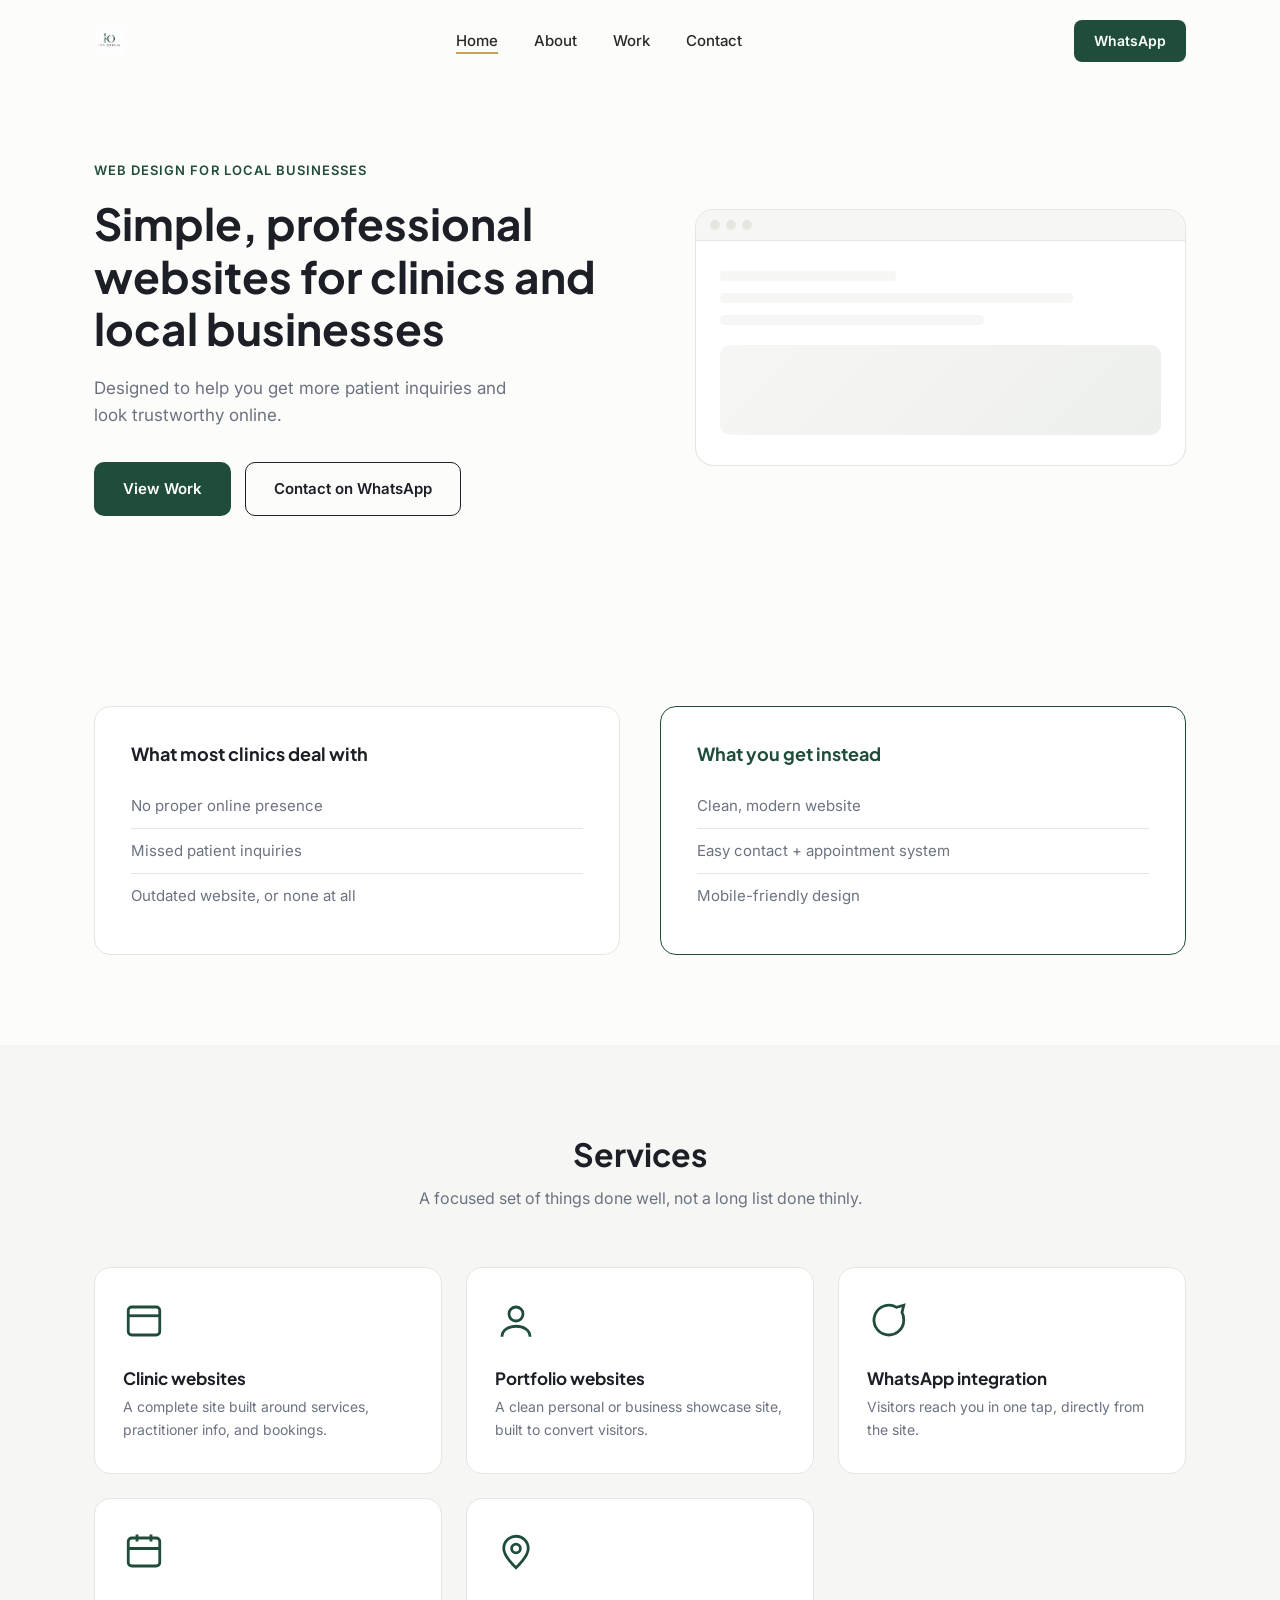
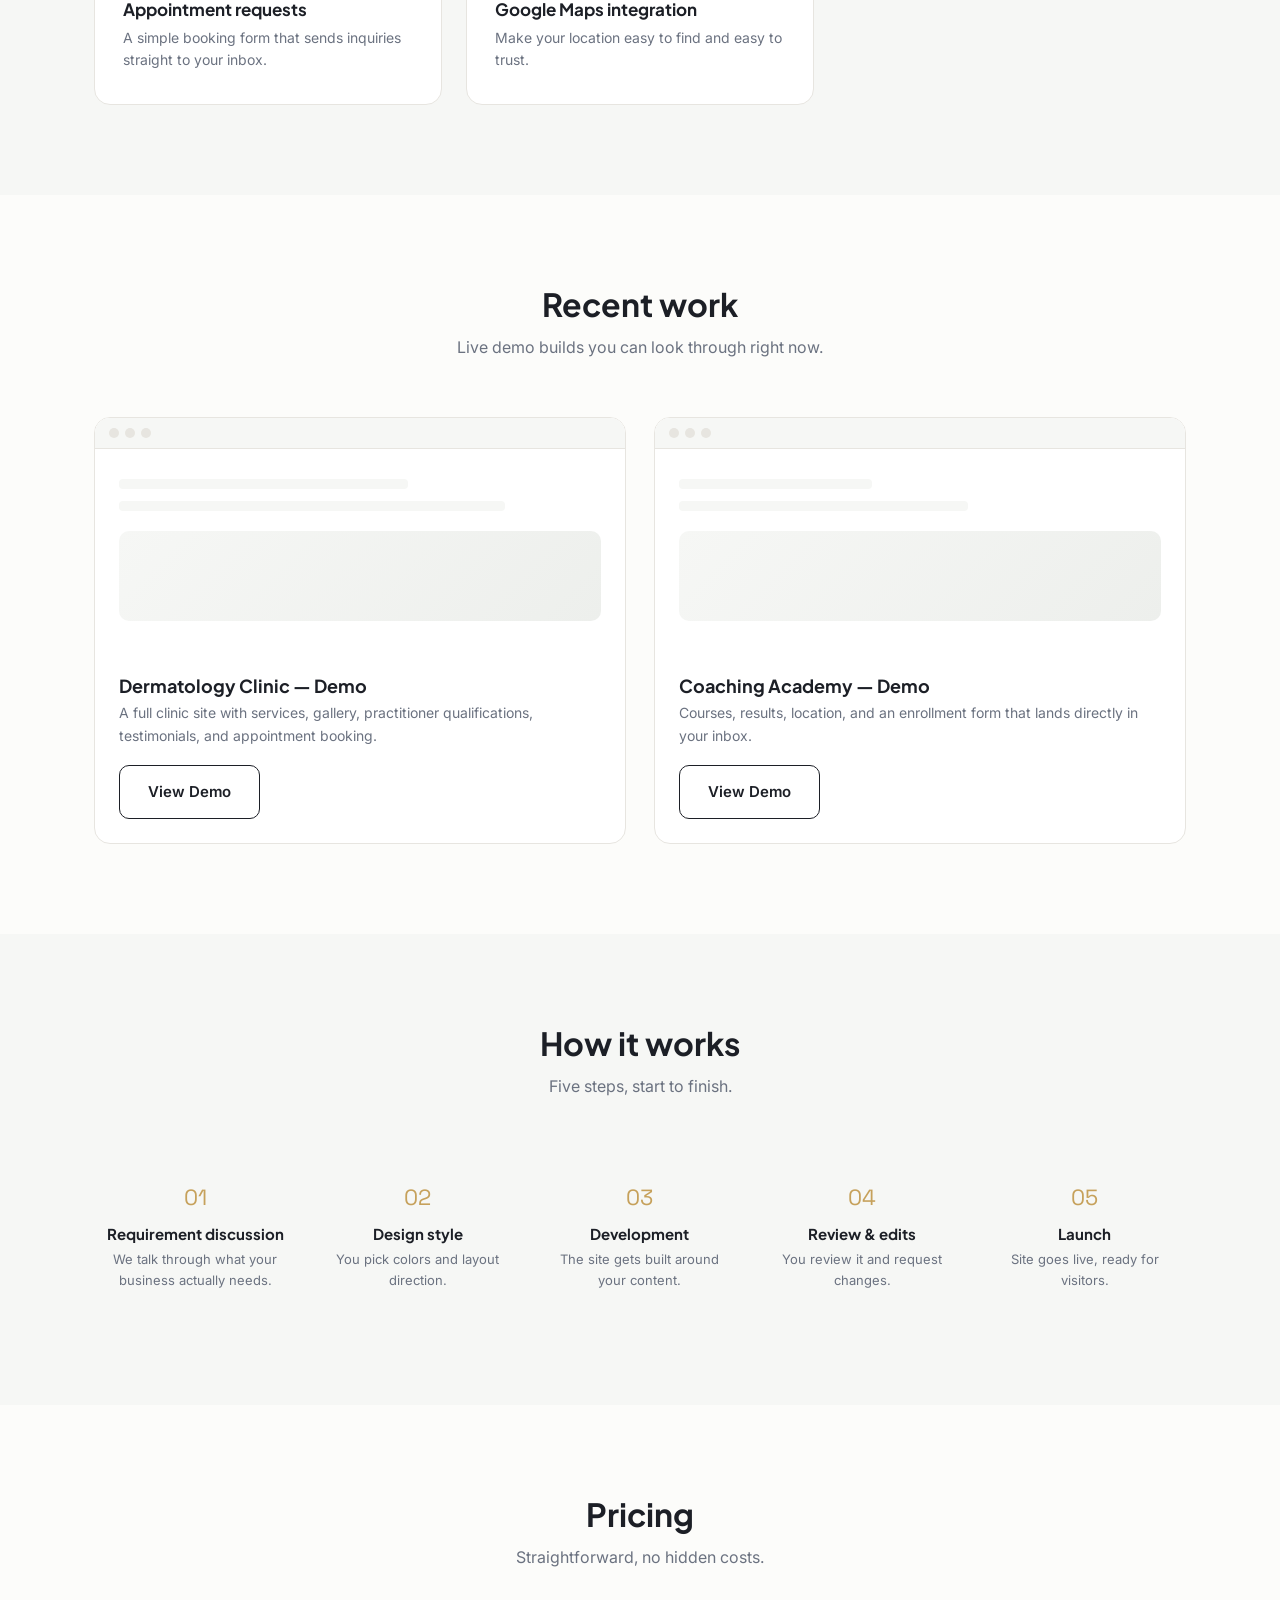
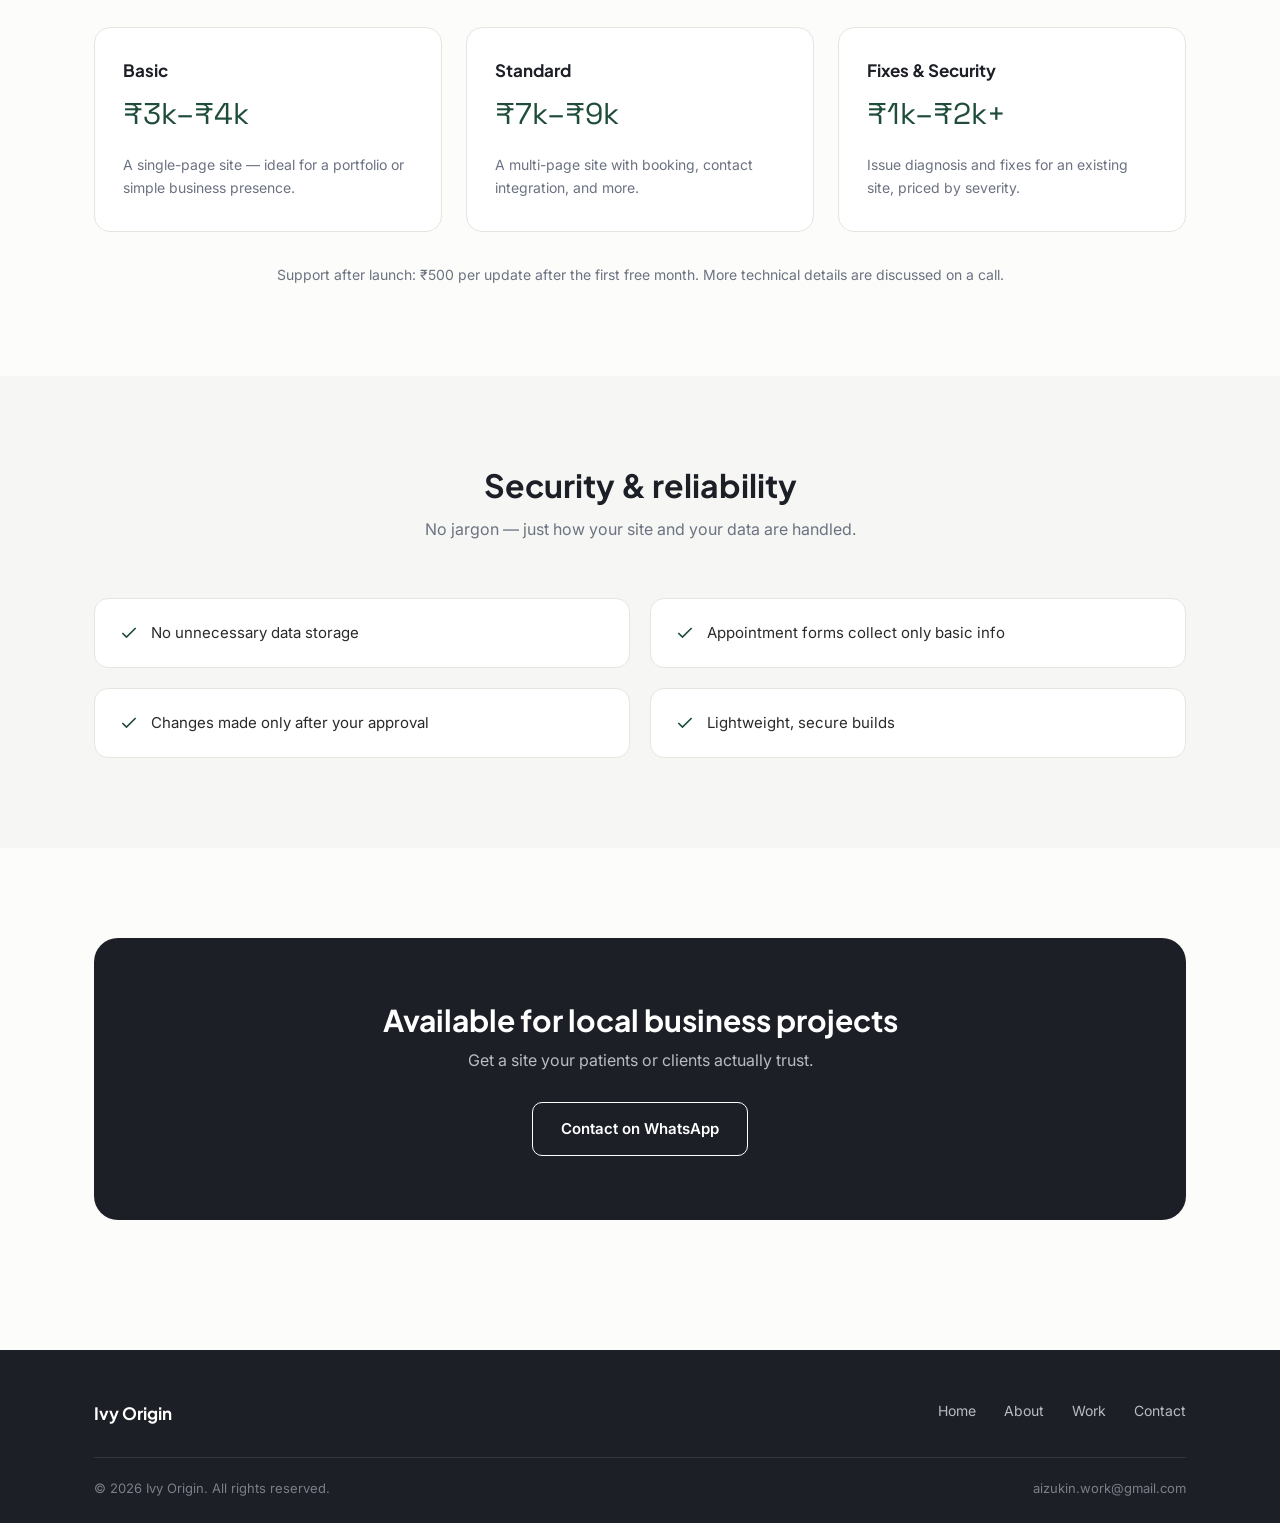
==== index.html @ 3921bd42 "initial commit" ====
<!DOCTYPE html>
<html lang="en">
<head>
<meta charset="UTF-8">
<meta name="viewport" content="width=device-width, initial-scale=1.0">
<title>Ivy Origin — Websites for Clinics & Local Businesses</title>
<meta name="description" content="Simple, professional websites for clinics and local businesses. Designed to help you get more patient inquiries and look trustworthy online.">
<link rel="icon" href="logo.png">
<link rel="preconnect" href="https://fonts.googleapis.com">
<link href="https://fonts.googleapis.com/css2?family=Plus+Jakarta+Sans:wght@500;700;800&family=Inter:wght@400;500;600&family=Space+Grotesk:wght@600&display=swap" rel="stylesheet">
<link rel="stylesheet" href="style.css">
</head>
<body class="loading">

<div id="loader">
  <div class="loader-mark">
    <svg viewBox="0 0 64 64" fill="none">
      <path class="loader-stem" d="M12 52 C 12 30, 28 30, 28 12" />
      <path class="loader-leaf" d="M22 30 C 18 26, 18 20, 24 18 C 26 24, 24 28, 22 30 Z" />
    </svg>
  </div>
</div>

<nav class="navbar">
  <div class="container">
    <a href="index.html" class="nav-logo">
      <img src="logo.png" alt="Ivy Origin">
    </a>
    <ul class="nav-links">
      <li><a href="index.html" class="active">Home</a></li>
      <li><a href="about.html">About</a></li>
      <li><a href="work.html">Work</a></li>
      <li><a href="contact.html">Contact</a></li>
    </ul>
    <a href="https://wa.me/919572408333" class="nav-cta" target="_blank" rel="noopener">WhatsApp</a>
    <button class="nav-toggle" aria-label="Menu"><span></span><span></span><span></span></button>
  </div>
</nav>

<header class="hero">
  <div class="container">
    <div class="hero-text">
      <span class="eyebrow">Web design for local businesses</span>
      <h1>Simple, professional websites for clinics and local businesses</h1>
      <p class="sub">Designed to help you get more patient inquiries and look trustworthy online.</p>
      <div class="hero-actions">
        <a href="work.html" class="btn btn-primary">View Work</a>
        <a href="https://wa.me/919572408333" class="btn btn-outline" target="_blank" rel="noopener">Contact on WhatsApp</a>
      </div>
    </div>
    <div class="hero-visual">
      <div class="browser-frame">
        <div class="browser-bar"><span></span><span></span><span></span></div>
        <div class="browser-body">
          <div class="mock-line w-40"></div>
          <div class="mock-line w-80"></div>
          <div class="mock-line w-60"></div>
          <div class="mock-block"></div>
        </div>
      </div>
    </div>
  </div>
</header>

<section class="section">
  <div class="container">
    <div class="ps-grid">
      <div class="ps-card">
        <h3>What most clinics deal with</h3>
        <ul>
          <li>No proper online presence</li>
          <li>Missed patient inquiries</li>
          <li>Outdated website, or none at all</li>
        </ul>
      </div>
      <div class="ps-card solution">
        <h3>What you get instead</h3>
        <ul>
          <li>Clean, modern website</li>
          <li>Easy contact + appointment system</li>
          <li>Mobile-friendly design</li>
        </ul>
      </div>
    </div>
  </div>
</section>

<section class="section section-alt">
  <div class="container">
    <div class="section-head">
      <h2>Services</h2>
      <p>A focused set of things done well, not a long list done thinly.</p>
    </div>
    <div class="services-grid">
      <div class="service-card">
        <svg class="service-icon" viewBox="0 0 24 24" fill="none" stroke="currentColor" stroke-width="1.6"><rect x="3" y="4" width="18" height="16" rx="2"/><path d="M3 9h18"/></svg>
        <h3>Clinic websites</h3>
        <p>A complete site built around services, practitioner info, and bookings.</p>
      </div>
      <div class="service-card">
        <svg class="service-icon" viewBox="0 0 24 24" fill="none" stroke="currentColor" stroke-width="1.6"><circle cx="12" cy="8" r="4"/><path d="M4 21c0-4 4-6 8-6s8 2 8 6"/></svg>
        <h3>Portfolio websites</h3>
        <p>A clean personal or business showcase site, built to convert visitors.</p>
      </div>
      <div class="service-card">
        <svg class="service-icon" viewBox="0 0 24 24" fill="none" stroke="currentColor" stroke-width="1.6"><path d="M21 11.5a8.5 8.5 0 1 1-4.1-7.3L21 3l-1 4.1a8.4 8.4 0 0 1 1 4.4Z"/></svg>
        <h3>WhatsApp integration</h3>
        <p>Visitors reach you in one tap, directly from the site.</p>
      </div>
      <div class="service-card">
        <svg class="service-icon" viewBox="0 0 24 24" fill="none" stroke="currentColor" stroke-width="1.6"><rect x="3" y="4" width="18" height="16" rx="2"/><path d="M8 2v4M16 2v4M3 10h18"/></svg>
        <h3>Appointment requests</h3>
        <p>A simple booking form that sends inquiries straight to your inbox.</p>
      </div>
      <div class="service-card">
        <svg class="service-icon" viewBox="0 0 24 24" fill="none" stroke="currentColor" stroke-width="1.6"><path d="M12 21s7-6.3 7-11a7 7 0 1 0-14 0c0 4.7 7 11 7 11Z"/><circle cx="12" cy="10" r="2.5"/></svg>
        <h3>Google Maps integration</h3>
        <p>Make your location easy to find and easy to trust.</p>
      </div>
    </div>
  </div>
</section>

<section class="section" id="demos">
  <div class="container">
    <div class="section-head">
      <h2>Recent work</h2>
      <p>Live demo builds you can look through right now.</p>
    </div>
    <div class="demo-grid">
      <div class="demo-card">
        <div class="browser-frame">
          <div class="browser-bar"><span></span><span></span><span></span></div>
          <div class="browser-body">
            <div class="mock-line w-60"></div>
            <div class="mock-line w-80"></div>
            <div class="mock-block"></div>
          </div>
        </div>
        <div class="demo-info">
          <h3>Dermatology Clinic — Demo</h3>
          <p>A full clinic site with services, gallery, practitioner qualifications, testimonials, and appointment booking.</p>
          <a href="https://aizkinwork-star.github.io/dermatology-demo/index.html" class="btn btn-outline" target="_blank" rel="noopener">View Demo</a>
        </div>
      </div>
      <div class="demo-card">
        <div class="browser-frame">
          <div class="browser-bar"><span></span><span></span><span></span></div>
          <div class="browser-body">
            <div class="mock-line w-40"></div>
            <div class="mock-line w-60"></div>
            <div class="mock-block"></div>
          </div>
        </div>
        <div class="demo-info">
          <h3>Coaching Academy — Demo</h3>
          <p>Courses, results, location, and an enrollment form that lands directly in your inbox.</p>
          <a href="https://aizkinwork-star.github.io/Demo-Academy-Site/index.html" class="btn btn-outline" target="_blank" rel="noopener">View Demo</a>
        </div>
      </div>
    </div>
  </div>
</section>

<section class="section section-alt">
  <div class="container">
    <div class="section-head">
      <h2>How it works</h2>
      <p>Five steps, start to finish.</p>
    </div>
    <div class="process-list">
      <div class="process-step"><div class="process-num">01</div><h4>Requirement discussion</h4><p>We talk through what your business actually needs.</p></div>
      <div class="process-step"><div class="process-num">02</div><h4>Design style</h4><p>You pick colors and layout direction.</p></div>
      <div class="process-step"><div class="process-num">03</div><h4>Development</h4><p>The site gets built around your content.</p></div>
      <div class="process-step"><div class="process-num">04</div><h4>Review & edits</h4><p>You review it and request changes.</p></div>
      <div class="process-step"><div class="process-num">05</div><h4>Launch</h4><p>Site goes live, ready for visitors.</p></div>
    </div>
  </div>
</section>

<section class="section">
  <div class="container">
    <div class="section-head">
      <h2>Pricing</h2>
      <p>Straightforward, no hidden costs.</p>
    </div>
    <div class="pricing-grid">
      <div class="price-card">
        <h3>Basic</h3>
        <div class="price-value">₹3k–₹4k</div>
        <p class="desc">A single-page site — ideal for a portfolio or simple business presence.</p>
      </div>
      <div class="price-card">
        <h3>Standard</h3>
        <div class="price-value">₹7k–₹9k</div>
        <p class="desc">A multi-page site with booking, contact integration, and more.</p>
      </div>
      <div class="price-card">
        <h3>Fixes & Security</h3>
        <div class="price-value">₹1k–₹2k+</div>
        <p class="desc">Issue diagnosis and fixes for an existing site, priced by severity.</p>
      </div>
    </div>
    <p class="price-note">Support after launch: ₹500 per update after the first free month. More technical details are discussed on a call.</p>
  </div>
</section>

<section class="section section-alt">
  <div class="container">
    <div class="section-head">
      <h2>Security & reliability</h2>
      <p>No jargon — just how your site and your data are handled.</p>
    </div>
    <div class="trust-grid">
      <div class="trust-item">
        <svg width="20" height="20" viewBox="0 0 24 24" fill="none" stroke="currentColor" stroke-width="2"><path d="M20 6 9 17l-5-5"/></svg>
        <span>No unnecessary data storage</span>
      </div>
      <div class="trust-item">
        <svg width="20" height="20" viewBox="0 0 24 24" fill="none" stroke="currentColor" stroke-width="2"><path d="M20 6 9 17l-5-5"/></svg>
        <span>Appointment forms collect only basic info</span>
      </div>
      <div class="trust-item">
        <svg width="20" height="20" viewBox="0 0 24 24" fill="none" stroke="currentColor" stroke-width="2"><path d="M20 6 9 17l-5-5"/></svg>
        <span>Changes made only after your approval</span>
      </div>
      <div class="trust-item">
        <svg width="20" height="20" viewBox="0 0 24 24" fill="none" stroke="currentColor" stroke-width="2"><path d="M20 6 9 17l-5-5"/></svg>
        <span>Lightweight, secure builds</span>
      </div>
    </div>
  </div>
</section>

<section class="section">
  <div class="container">
    <div class="final-cta">
      <h2>Available for local business projects</h2>
      <p>Get a site your patients or clients actually trust.</p>
      <a href="https://wa.me/919572408333" class="btn btn-outline" target="_blank" rel="noopener">Contact on WhatsApp</a>
    </div>
  </div>
</section>

<footer>
  <div class="container">
    <div class="footer-top">
      <div class="footer-logo">Ivy Origin</div>
      <ul class="footer-links">
        <li><a href="index.html">Home</a></li>
        <li><a href="about.html">About</a></li>
        <li><a href="work.html">Work</a></li>
        <li><a href="contact.html">Contact</a></li>
      </ul>
    </div>
    <div class="footer-bottom">
      <span>© 2026 Ivy Origin. All rights reserved.</span>
      <span>aizukin.work@gmail.com</span>
    </div>
  </div>
</footer>

<script src="script.js"></script>
</body>
</html>
---- style.css ----
/* ===================================
   IVY ORIGIN — Design System
   Calm. Premium. Structured.
=================================== */

:root {
  --forest: #1F4D3A;
  --charcoal: #1C1F26;
  --bg: #FCFCFA;
  --surface: #F6F7F5;
  --gold: #C6A15B;
  --text-primary: #2A2A2A;
  --text-secondary: #6B7280;
  --border: #E7E5E0;

  --font-heading: 'Plus Jakarta Sans', sans-serif;
  --font-body: 'Inter', sans-serif;
  --font-price: 'Space Grotesk', sans-serif;

  --max-width: 1280px;
  --content-width: 1140px;
}

* { margin: 0; padding: 0; box-sizing: border-box; }

html { scroll-behavior: smooth; }

body {
  font-family: var(--font-body);
  background: var(--bg);
  color: var(--text-primary);
  line-height: 1.6;
  -webkit-font-smoothing: antialiased;
}

h1, h2, h3, h4 {
  font-family: var(--font-heading);
  color: var(--charcoal);
  line-height: 1.2;
  font-weight: 700;
}

a { text-decoration: none; color: inherit; }
ul { list-style: none; }
img { max-width: 100%; display: block; }

.container {
  max-width: var(--content-width);
  margin: 0 auto;
  padding: 0 24px;
}

/* ===== Loading Screen ===== */
#loader {
  position: fixed;
  inset: 0;
  background: var(--bg);
  z-index: 9999;
  display: flex;
  align-items: center;
  justify-content: center;
  transition: opacity 0.5s ease, visibility 0.5s ease;
}
#loader.hidden { opacity: 0; visibility: hidden; }

.loader-mark svg { width: 64px; height: 64px; }
.loader-stem {
  stroke: var(--forest);
  stroke-width: 3;
  fill: none;
  stroke-linecap: round;
  stroke-dasharray: 120;
  stroke-dashoffset: 120;
  animation: drawStem 1.4s ease forwards;
}
.loader-leaf {
  fill: var(--forest);
  opacity: 0;
  transform-origin: center;
  animation: popLeaf 0.6s ease forwards 1.1s;
}
@keyframes drawStem {
  to { stroke-dashoffset: 0; }
}
@keyframes popLeaf {
  from { opacity: 0; transform: scale(0.4); }
  to { opacity: 1; transform: scale(1); }
}
body.loading { overflow: hidden; }

/* ===== Navbar ===== */
.navbar {
  position: fixed;
  top: 0;
  left: 0;
  right: 0;
  z-index: 100;
  padding: 20px 0;
  transition: background 0.3s ease, box-shadow 0.3s ease, padding 0.3s ease;
}
.navbar.scrolled {
  background: rgba(252, 252, 250, 0.9);
  backdrop-filter: blur(8px);
  box-shadow: 0 1px 0 var(--border);
  padding: 14px 0;
}
.navbar .container {
  display: flex;
  align-items: center;
  justify-content: space-between;
}
.nav-logo {
  display: flex;
  align-items: center;
  gap: 10px;
  font-family: var(--font-heading);
  font-weight: 700;
  font-size: 18px;
  letter-spacing: 0.02em;
  color: var(--charcoal);
}
.nav-logo img { height: 30px; width: auto; }
.nav-links {
  display: flex;
  gap: 36px;
  font-size: 15px;
  font-weight: 500;
}
.nav-links a {
  position: relative;
  color: var(--text-primary);
  padding-bottom: 4px;
}
.nav-links a::after {
  content: '';
  position: absolute;
  left: 0;
  bottom: 0;
  width: 0;
  height: 2px;
  background: var(--gold);
  transition: width 0.25s ease;
}
.nav-links a:hover::after,
.nav-links a.active::after { width: 100%; }

.nav-cta {
  background: var(--forest);
  color: #fff !important;
  padding: 10px 20px;
  border-radius: 8px;
  font-size: 14px;
  font-weight: 600;
}
.nav-cta:hover { background: #173c2c; }

.nav-toggle {
  display: none;
  flex-direction: column;
  gap: 5px;
  cursor: pointer;
  background: none;
  border: none;
}
.nav-toggle span {
  width: 24px;
  height: 2px;
  background: var(--charcoal);
}

/* ===== Buttons ===== */
.btn {
  display: inline-flex;
  align-items: center;
  justify-content: center;
  padding: 14px 28px;
  border-radius: 10px;
  font-weight: 600;
  font-size: 15px;
  cursor: pointer;
  transition: transform 0.2s ease, background 0.2s ease, border-color 0.2s ease;
  border: 1px solid transparent;
}
.btn:hover { transform: translateY(-1px); }
.btn-primary { background: var(--forest); color: #fff; }
.btn-primary:hover { background: #173c2c; }
.btn-outline {
  background: transparent;
  border-color: var(--charcoal);
  color: var(--charcoal);
}
.btn-outline:hover { border-color: var(--forest); color: var(--forest); }

/* ===== Hero ===== */
.hero {
  padding: 160px 0 100px;
}
.hero .container {
  display: grid;
  grid-template-columns: 1.1fr 1fr;
  gap: 60px;
  align-items: center;
}
.eyebrow {
  font-size: 13px;
  font-weight: 600;
  letter-spacing: 0.08em;
  text-transform: uppercase;
  color: var(--forest);
  margin-bottom: 16px;
  display: block;
}
.hero h1 {
  font-size: 44px;
  margin-bottom: 20px;
}
.hero p.sub {
  font-size: 17px;
  color: var(--text-secondary);
  max-width: 440px;
  margin-bottom: 32px;
}
.hero-actions { display: flex; gap: 14px; flex-wrap: wrap; }

.hero-visual {
  background: var(--surface);
  border-radius: 18px;
  border: 1px solid var(--border);
  overflow: hidden;
}
.browser-frame {
  background: #fff;
  border-radius: 18px;
  overflow: hidden;
  box-shadow: 0 20px 60px -20px rgba(28, 31, 38, 0.25);
}
.browser-bar {
  background: var(--surface);
  padding: 10px 14px;
  display: flex;
  gap: 6px;
  border-bottom: 1px solid var(--border);
}
.browser-bar span {
  width: 10px; height: 10px; border-radius: 50%;
  background: var(--border);
}
.browser-body {
  padding: 30px 24px;
  display: flex;
  flex-direction: column;
  gap: 12px;
}
.mock-line { height: 10px; border-radius: 4px; background: var(--surface); }
.mock-line.w-60 { width: 60%; }
.mock-line.w-80 { width: 80%; }
.mock-line.w-40 { width: 40%; }
.mock-block {
  height: 90px;
  border-radius: 10px;
  background: linear-gradient(135deg, var(--surface), #EDEFEC);
  margin-top: 8px;
}

/* ===== Section shared ===== */
.section { padding: 90px 0; }
.section-alt { background: var(--surface); }
.section-head {
  max-width: 620px;
  margin: 0 auto 56px;
  text-align: center;
}
.section-head h2 { font-size: 32px; margin-bottom: 12px; }
.section-head p { color: var(--text-secondary); font-size: 16px; }

/* ===== Problem / Solution ===== */
.ps-grid {
  display: grid;
  grid-template-columns: 1fr 1fr;
  gap: 40px;
}
.ps-card {
  background: #fff;
  border: 1px solid var(--border);
  border-radius: 16px;
  padding: 36px;
}
.ps-card h3 {
  font-size: 18px;
  margin-bottom: 20px;
}
.ps-card ul li {
  padding: 10px 0;
  border-bottom: 1px solid var(--border);
  font-size: 15px;
  color: var(--text-secondary);
}
.ps-card ul li:last-child { border-bottom: none; }
.ps-card.solution { border-color: var(--forest); }
.ps-card.solution h3 { color: var(--forest); }

/* ===== Services ===== */
.services-grid {
  display: grid;
  grid-template-columns: repeat(3, 1fr);
  gap: 24px;
}
.service-card {
  background: #fff;
  border: 1px solid var(--border);
  border-radius: 16px;
  padding: 32px 28px;
  transition: transform 0.25s ease, box-shadow 0.25s ease;
}
.service-card:hover {
  transform: translateY(-4px);
  box-shadow: 0 16px 40px -20px rgba(28,31,38,0.18);
}
.service-icon {
  width: 42px; height: 42px;
  color: var(--forest);
  margin-bottom: 18px;
}
.service-card h3 { font-size: 17px; margin-bottom: 8px; }
.service-card p { font-size: 14px; color: var(--text-secondary); }

/* ===== Demos ===== */
.demo-grid {
  display: grid;
  grid-template-columns: repeat(2, 1fr);
  gap: 28px;
}
.demo-card {
  background: #fff;
  border: 1px solid var(--border);
  border-radius: 16px;
  overflow: hidden;
}
.demo-card .browser-frame { box-shadow: none; border-radius: 0; }
.demo-info { padding: 24px; }
.demo-info h3 { font-size: 18px; margin-bottom: 6px; }
.demo-info p { font-size: 14px; color: var(--text-secondary); margin-bottom: 18px; }

/* ===== Process ===== */
.process-list {
  display: grid;
  grid-template-columns: repeat(5, 1fr);
  gap: 20px;
}
.process-step {
  text-align: center;
  padding: 24px 12px;
}
.process-num {
  font-family: var(--font-price);
  font-size: 22px;
  color: var(--gold);
  margin-bottom: 10px;
}
.process-step h4 { font-size: 15px; margin-bottom: 6px; }
.process-step p { font-size: 13px; color: var(--text-secondary); }

/* ===== Pricing ===== */
.pricing-grid {
  display: grid;
  grid-template-columns: repeat(3, 1fr);
  gap: 24px;
}
.price-card {
  background: #fff;
  border: 1px solid var(--border);
  border-radius: 16px;
  padding: 32px 28px;
}
.price-card h3 { font-size: 17px; margin-bottom: 6px; }
.price-value {
  font-family: var(--font-price);
  font-size: 30px;
  color: var(--forest);
  margin: 10px 0 16px;
}
.price-card p.desc { font-size: 14px; color: var(--text-secondary); margin-bottom: 0; }
.price-note {
  text-align: center;
  font-size: 14px;
  color: var(--text-secondary);
  margin-top: 32px;
}

/* ===== Trust ===== */
.trust-grid {
  display: grid;
  grid-template-columns: repeat(2, 1fr);
  gap: 20px;
}
.trust-item {
  background: #fff;
  border: 1px solid var(--border);
  border-radius: 14px;
  padding: 22px 24px;
  font-size: 15px;
  display: flex;
  gap: 12px;
  align-items: flex-start;
}
.trust-item svg { color: var(--forest); flex-shrink: 0; margin-top: 2px; }

/* ===== Final CTA ===== */
.final-cta {
  background: var(--charcoal);
  border-radius: 24px;
  padding: 64px 40px;
  text-align: center;
  color: #fff;
}
.final-cta h2 { color: #fff; font-size: 30px; margin-bottom: 10px; }
.final-cta p { color: #B8BCC4; margin-bottom: 28px; }
.final-cta .btn-outline { border-color: #fff; color: #fff; }
.final-cta .btn-outline:hover { border-color: var(--gold); color: var(--gold); }

/* ===== Footer ===== */
footer {
  background: var(--charcoal);
  color: #B8BCC4;
  padding: 50px 0 24px;
  margin-top: 40px;
}
.footer-top {
  display: flex;
  justify-content: space-between;
  align-items: flex-start;
  flex-wrap: wrap;
  gap: 30px;
  margin-bottom: 30px;
}
.footer-logo { color: #fff; font-family: var(--font-heading); font-weight: 700; font-size: 17px; }
.footer-links { display: flex; gap: 28px; font-size: 14px; }
.footer-links a:hover { color: var(--gold); }
.footer-bottom {
  border-top: 1px solid rgba(255,255,255,0.1);
  padding-top: 20px;
  font-size: 13px;
  color: #7A7F89;
  display: flex;
  justify-content: space-between;
  flex-wrap: wrap;
  gap: 10px;
}

/* ===== Page header (about/work/contact) ===== */
.page-header {
  padding: 160px 0 60px;
  text-align: center;
}
.page-header h1 { font-size: 38px; margin-bottom: 12px; }
.page-header p { color: var(--text-secondary); max-width: 560px; margin: 0 auto; }

/* ===== About page ===== */
.about-content {
  max-width: 720px;
  margin: 0 auto;
}
.about-content p { margin-bottom: 20px; font-size: 16px; color: var(--text-primary); }
.about-content p.lead { font-size: 19px; color: var(--charcoal); font-weight: 500; }

/* ===== Work page ===== */
.work-note {
  background: var(--surface);
  border: 1px solid var(--border);
  border-radius: 12px;
  padding: 16px 20px;
  font-size: 14px;
  color: var(--text-secondary);
  margin-bottom: 40px;
}

/* ===== Contact page ===== */
.contact-grid {
  display: grid;
  grid-template-columns: 1fr 1.2fr;
  gap: 50px;
}
.contact-card {
  background: #fff;
  border: 1px solid var(--border);
  border-radius: 16px;
  padding: 28px;
  margin-bottom: 16px;
}
.contact-card h4 { font-size: 15px; margin-bottom: 6px; }
.contact-card p { font-size: 14px; color: var(--text-secondary); }
.contact-card a.contact-link {
  color: var(--forest);
  font-weight: 600;
  font-size: 15px;
}

form.contact-form { display: flex; flex-direction: column; gap: 16px; }
.form-group label {
  display: block;
  font-size: 13px;
  font-weight: 600;
  margin-bottom: 6px;
  color: var(--charcoal);
}
.form-group input,
.form-group select,
.form-group textarea {
  width: 100%;
  padding: 12px 14px;
  border: 1px solid var(--border);
  border-radius: 8px;
  font-family: var(--font-body);
  font-size: 14px;
  background: #fff;
  color: var(--text-primary);
}
.form-group input:focus,
.form-group select:focus,
.form-group textarea:focus {
  outline: 2px solid var(--forest);
  outline-offset: 1px;
  border-color: var(--forest);
}
.form-group textarea { resize: vertical; min-height: 110px; }
.form-success {
  display: none;
  background: var(--surface);
  border: 1px solid var(--forest);
  color: var(--forest);
  padding: 14px 16px;
  border-radius: 8px;
  font-size: 14px;
  margin-top: 12px;
}
.form-success.visible { display: block; }

/* ===== Responsive ===== */
@media (max-width: 900px) {
  .hero .container { grid-template-columns: 1fr; }
  .ps-grid, .services-grid, .demo-grid, .process-list, .pricing-grid, .trust-grid, .contact-grid {
    grid-template-columns: 1fr;
  }
  .nav-links {
    display: none;
    position: absolute;
    top: 100%;
    left: 0;
    right: 0;
    background: var(--bg);
    flex-direction: column;
    gap: 0;
    padding: 10px 24px 20px;
    border-bottom: 1px solid var(--border);
  }
  .nav-links.open { display: flex; }
  .nav-links a { display: block; padding: 12px 0; }
  .nav-toggle { display: flex; }
  .hero h1 { font-size: 32px; }
}

/* ===== Reduced motion ===== */
@media (prefers-reduced-motion: reduce) {
  * { animation-duration: 0.01ms !important; transition-duration: 0.01ms !important; }
}
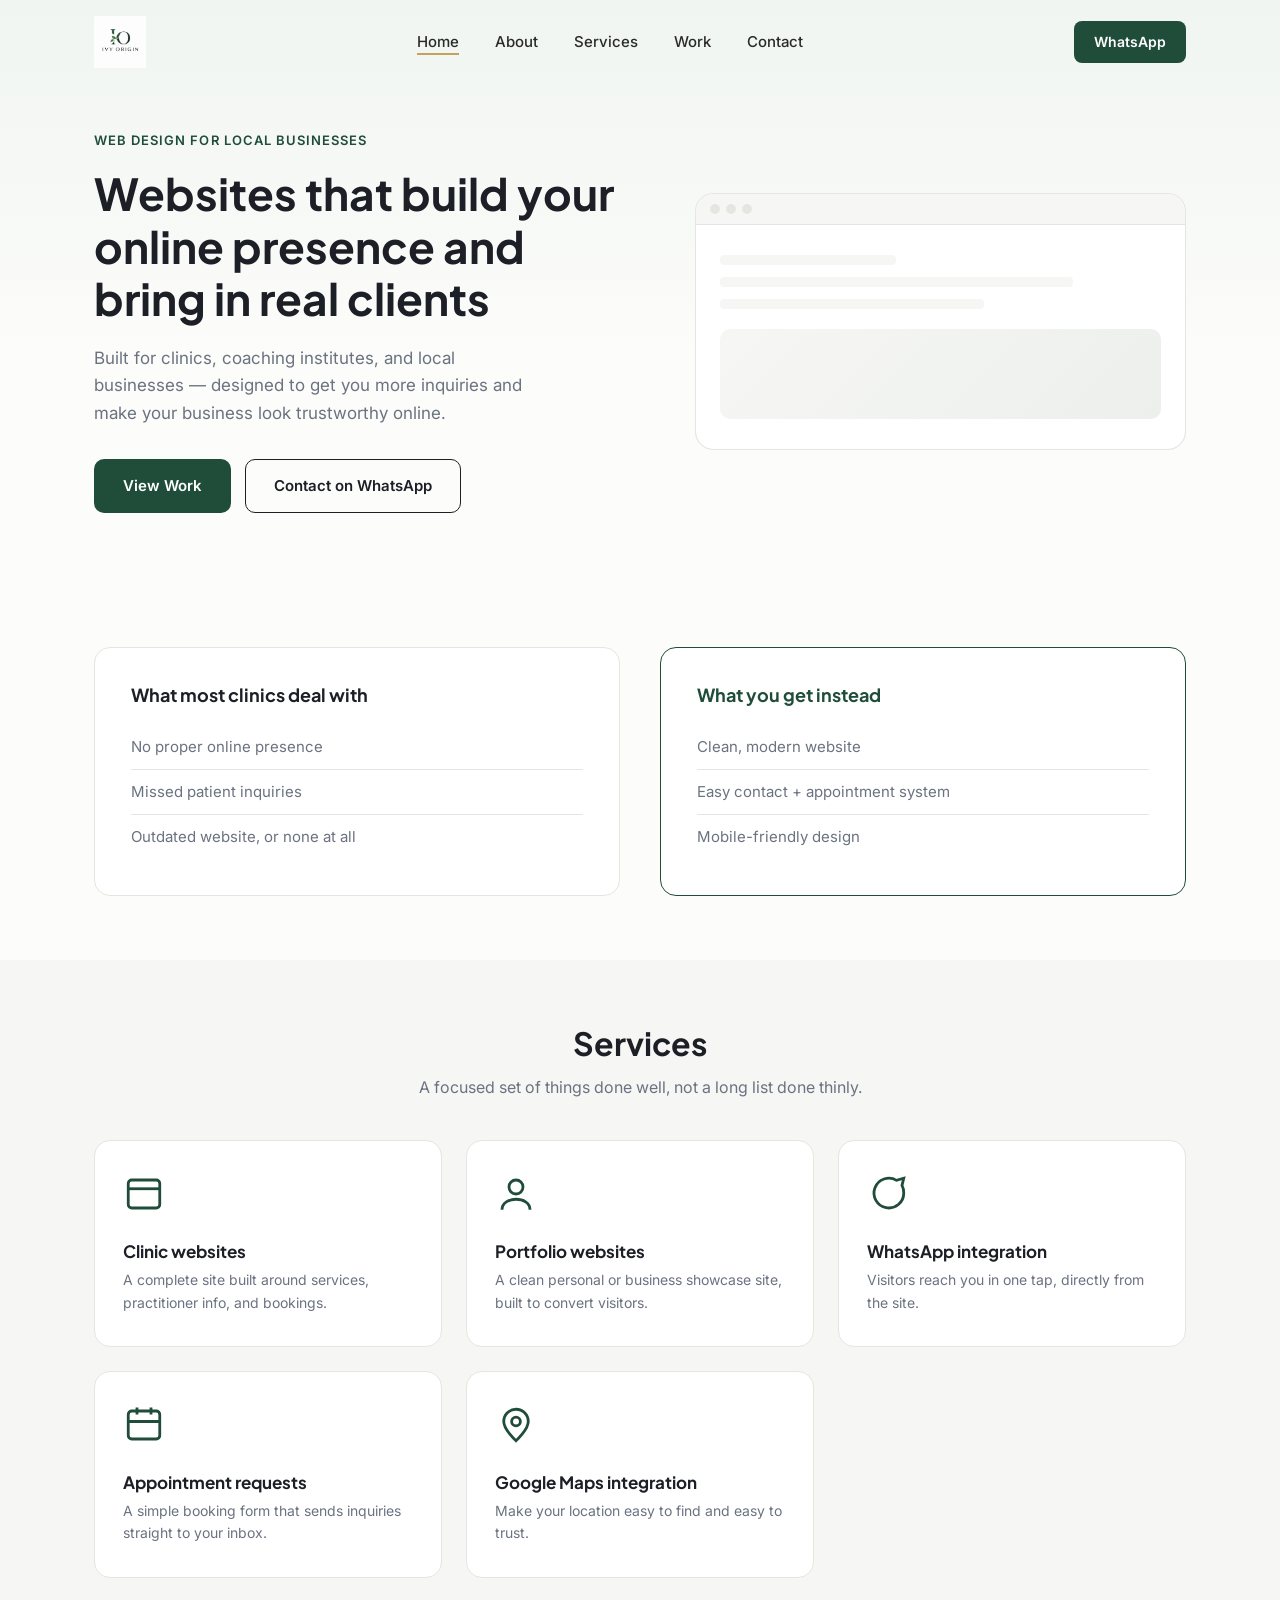
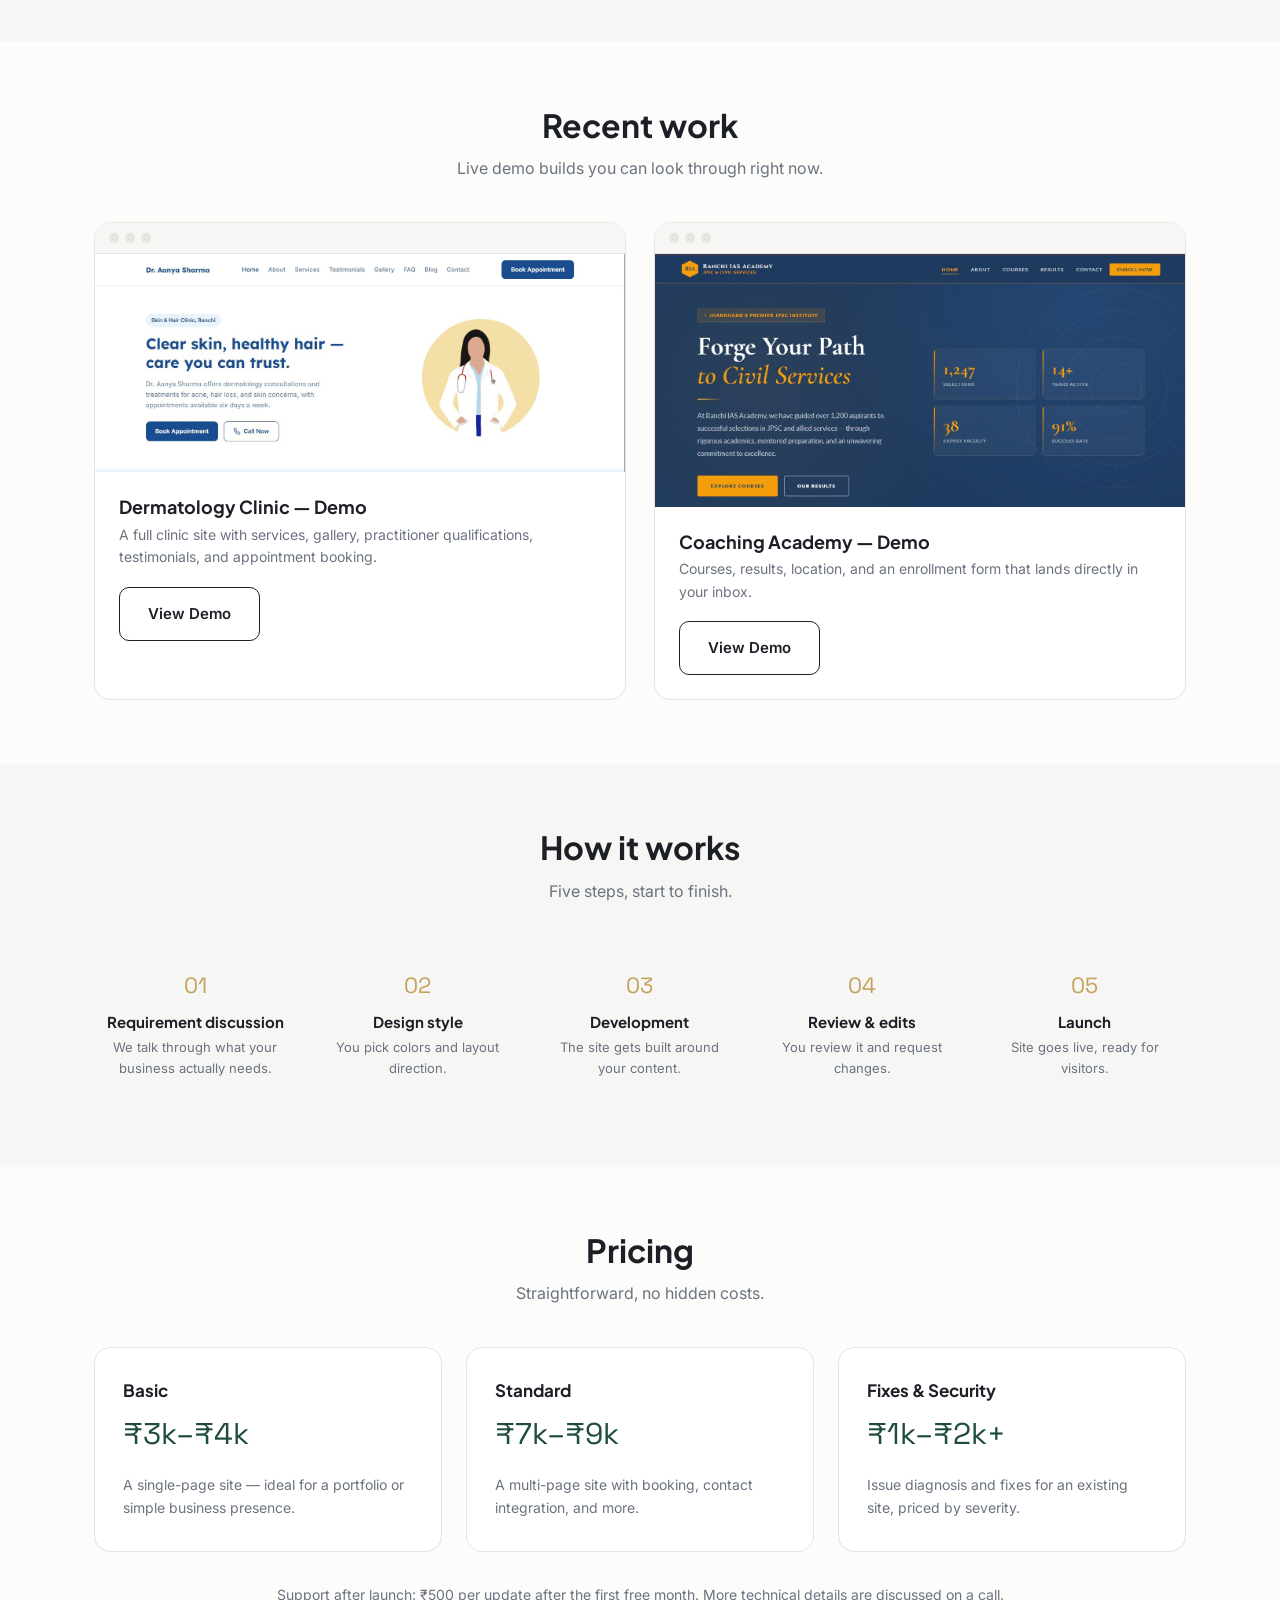
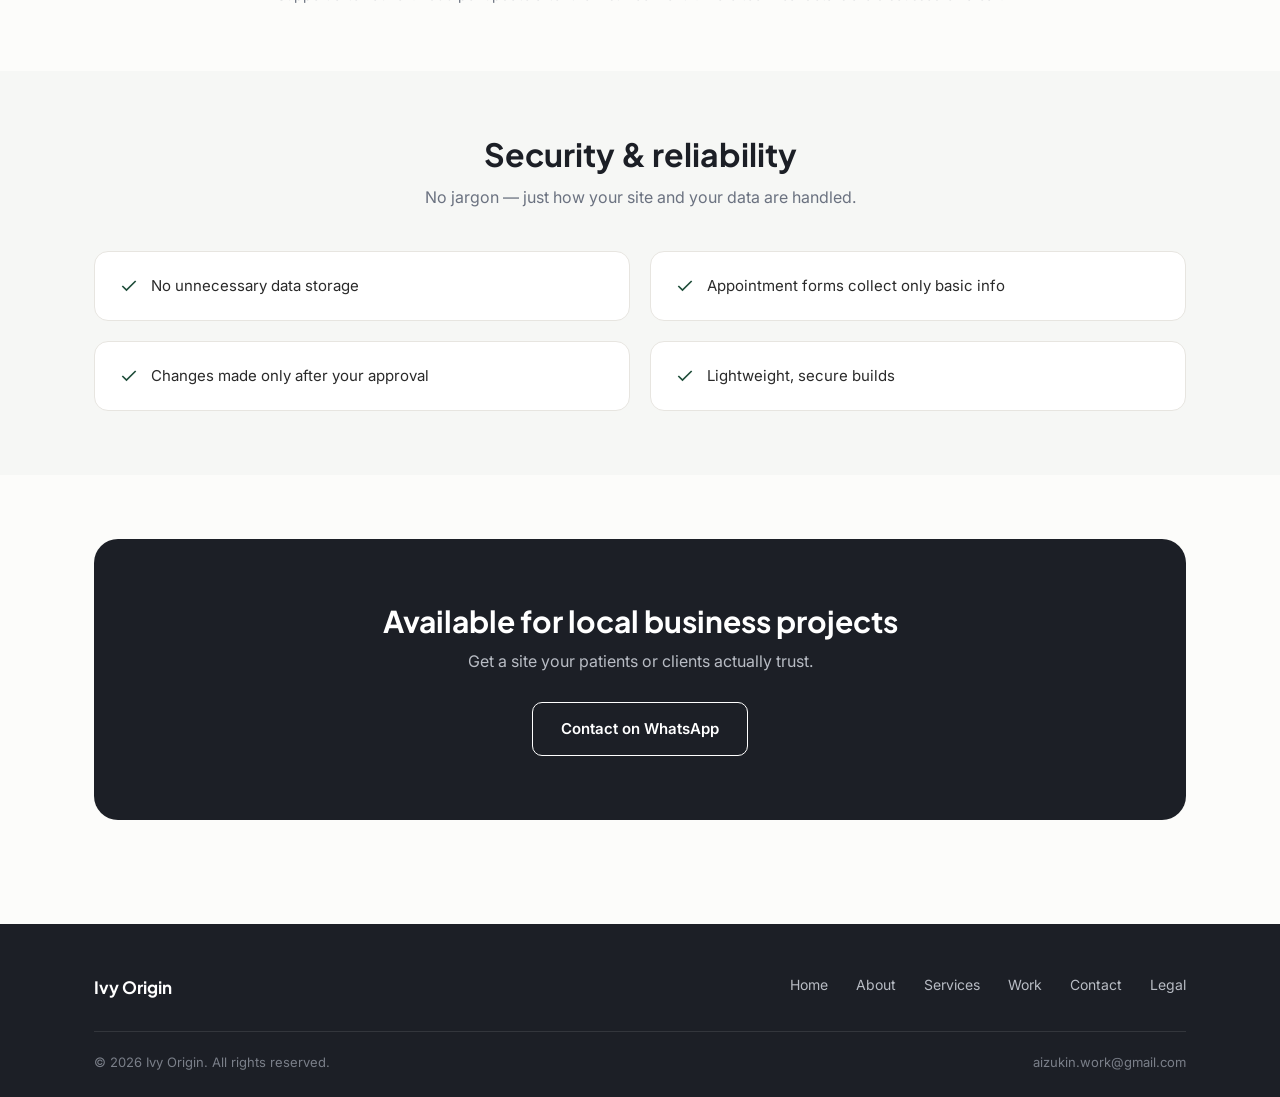
==== commit 8b77982e: "logo size, whitespace, services and legal pages, about photo" ====
--- a/index.html
+++ b/index.html
@@ -17,6 +17,7 @@
     <svg viewBox="0 0 64 64" fill="none">
       <path class="loader-stem" d="M12 52 C 12 30, 28 30, 28 12" />
       <path class="loader-leaf" d="M22 30 C 18 26, 18 20, 24 18 C 26 24, 24 28, 22 30 Z" />
+      <path class="loader-leaf2" d="M28 44 C 32 41, 34 36, 30 32 C 26 36, 25 40, 28 44 Z" />
     </svg>
   </div>
 </div>
@@ -29,6 +30,7 @@
     <ul class="nav-links">
       <li><a href="index.html" class="active">Home</a></li>
       <li><a href="about.html">About</a></li>
+      <li><a href="services.html">Services</a></li>
       <li><a href="work.html">Work</a></li>
       <li><a href="contact.html">Contact</a></li>
     </ul>
@@ -41,8 +43,8 @@
   <div class="container">
     <div class="hero-text">
       <span class="eyebrow">Web design for local businesses</span>
-      <h1>Simple, professional websites for clinics and local businesses</h1>
-      <p class="sub">Designed to help you get more patient inquiries and look trustworthy online.</p>
+      <h1>Websites that build your online presence and bring in real clients</h1>
+      <p class="sub">Built for clinics, coaching institutes, and local businesses — designed to get you more inquiries and make your business look trustworthy online.</p>
       <div class="hero-actions">
         <a href="work.html" class="btn btn-primary">View Work</a>
         <a href="https://wa.me/919572408333" class="btn btn-outline" target="_blank" rel="noopener">Contact on WhatsApp</a>
@@ -131,11 +133,7 @@
       <div class="demo-card">
         <div class="browser-frame">
           <div class="browser-bar"><span></span><span></span><span></span></div>
-          <div class="browser-body">
-            <div class="mock-line w-60"></div>
-            <div class="mock-line w-80"></div>
-            <div class="mock-block"></div>
-          </div>
+          <img src="derm-demo.jpg" alt="Dermatology clinic demo site" class="demo-shot">
         </div>
         <div class="demo-info">
           <h3>Dermatology Clinic — Demo</h3>
@@ -146,11 +144,7 @@
       <div class="demo-card">
         <div class="browser-frame">
           <div class="browser-bar"><span></span><span></span><span></span></div>
-          <div class="browser-body">
-            <div class="mock-line w-40"></div>
-            <div class="mock-line w-60"></div>
-            <div class="mock-block"></div>
-          </div>
+          <img src="academy-demo.jpg" alt="Coaching academy demo site" class="demo-shot">
         </div>
         <div class="demo-info">
           <h3>Coaching Academy — Demo</h3>
@@ -249,8 +243,10 @@
       <ul class="footer-links">
         <li><a href="index.html">Home</a></li>
         <li><a href="about.html">About</a></li>
+        <li><a href="services.html">Services</a></li>
         <li><a href="work.html">Work</a></li>
         <li><a href="contact.html">Contact</a></li>
+        <li><a href="legal.html">Legal</a></li>
       </ul>
     </div>
     <div class="footer-bottom">
--- a/style.css
+++ b/style.css
@@ -69,15 +69,21 @@
   stroke-width: 3;
   fill: none;
   stroke-linecap: round;
-  stroke-dasharray: 120;
-  stroke-dashoffset: 120;
-  animation: drawStem 1.4s ease forwards;
+  stroke-dasharray: 60;
+  stroke-dashoffset: 60;
+  animation: drawStem 0.3s ease forwards;
 }
 .loader-leaf {
   fill: var(--forest);
   opacity: 0;
   transform-origin: center;
-  animation: popLeaf 0.6s ease forwards 1.1s;
+  animation: popLeaf 0.2s ease forwards 0.25s;
+}
+.loader-leaf2 {
+  fill: var(--forest);
+  opacity: 0;
+  transform-origin: center;
+  animation: popLeaf 0.2s ease forwards 0.35s;
 }
 @keyframes drawStem {
   to { stroke-dashoffset: 0; }
@@ -95,14 +101,14 @@
   left: 0;
   right: 0;
   z-index: 100;
-  padding: 20px 0;
+  padding: 16px 0;
   transition: background 0.3s ease, box-shadow 0.3s ease, padding 0.3s ease;
 }
 .navbar.scrolled {
   background: rgba(252, 252, 250, 0.9);
   backdrop-filter: blur(8px);
   box-shadow: 0 1px 0 var(--border);
-  padding: 14px 0;
+  padding: 10px 0;
 }
 .navbar .container {
   display: flex;
@@ -119,7 +125,7 @@
   letter-spacing: 0.02em;
   color: var(--charcoal);
 }
-.nav-logo img { height: 30px; width: auto; }
+.nav-logo img { height: 52px; width: auto; }
 .nav-links {
   display: flex;
   gap: 36px;
@@ -193,7 +199,8 @@
 
 /* ===== Hero ===== */
 .hero {
-  padding: 160px 0 100px;
+  padding: 130px 0 70px;
+  background: linear-gradient(180deg, #F0F5F1 0%, var(--bg) 60%);
 }
 .hero .container {
   display: grid;
@@ -263,11 +270,11 @@
 }
 
 /* ===== Section shared ===== */
-.section { padding: 90px 0; }
+.section { padding: 64px 0; }
 .section-alt { background: var(--surface); }
 .section-head {
   max-width: 620px;
-  margin: 0 auto 56px;
+  margin: 0 auto 40px;
   text-align: center;
 }
 .section-head h2 { font-size: 32px; margin-bottom: 12px; }
@@ -449,8 +456,9 @@
 
 /* ===== Page header (about/work/contact) ===== */
 .page-header {
-  padding: 160px 0 60px;
+  padding: 130px 0 40px;
   text-align: center;
+  background: linear-gradient(180deg, #F0F5F1 0%, var(--bg) 60%);
 }
 .page-header h1 { font-size: 38px; margin-bottom: 12px; }
 .page-header p { color: var(--text-secondary); max-width: 560px; margin: 0 auto; }
@@ -462,6 +470,29 @@
 }
 .about-content p { margin-bottom: 20px; font-size: 16px; color: var(--text-primary); }
 .about-content p.lead { font-size: 19px; color: var(--charcoal); font-weight: 500; }
+
+.demo-card img.demo-shot { width: 100%; display: block; }
+
+/* ===== About photo ===== */
+.about-photo {
+  width: 160px;
+  height: 160px;
+  border-radius: 50%;
+  overflow: hidden;
+  margin: 0 auto 24px;
+  border: 3px solid var(--surface);
+  box-shadow: 0 12px 32px -12px rgba(28,31,38,0.25);
+}
+.about-photo img { width: 100%; height: 100%; object-fit: cover; }
+.about-details {
+  display: flex;
+  flex-direction: column;
+  gap: 6px;
+  text-align: center;
+  margin-bottom: 30px;
+}
+.about-details .name { font-family: var(--font-heading); font-weight: 700; font-size: 20px; color: var(--charcoal); }
+.about-details a { color: var(--forest); font-weight: 600; }
 
 /* ===== Work page ===== */
 .work-note {
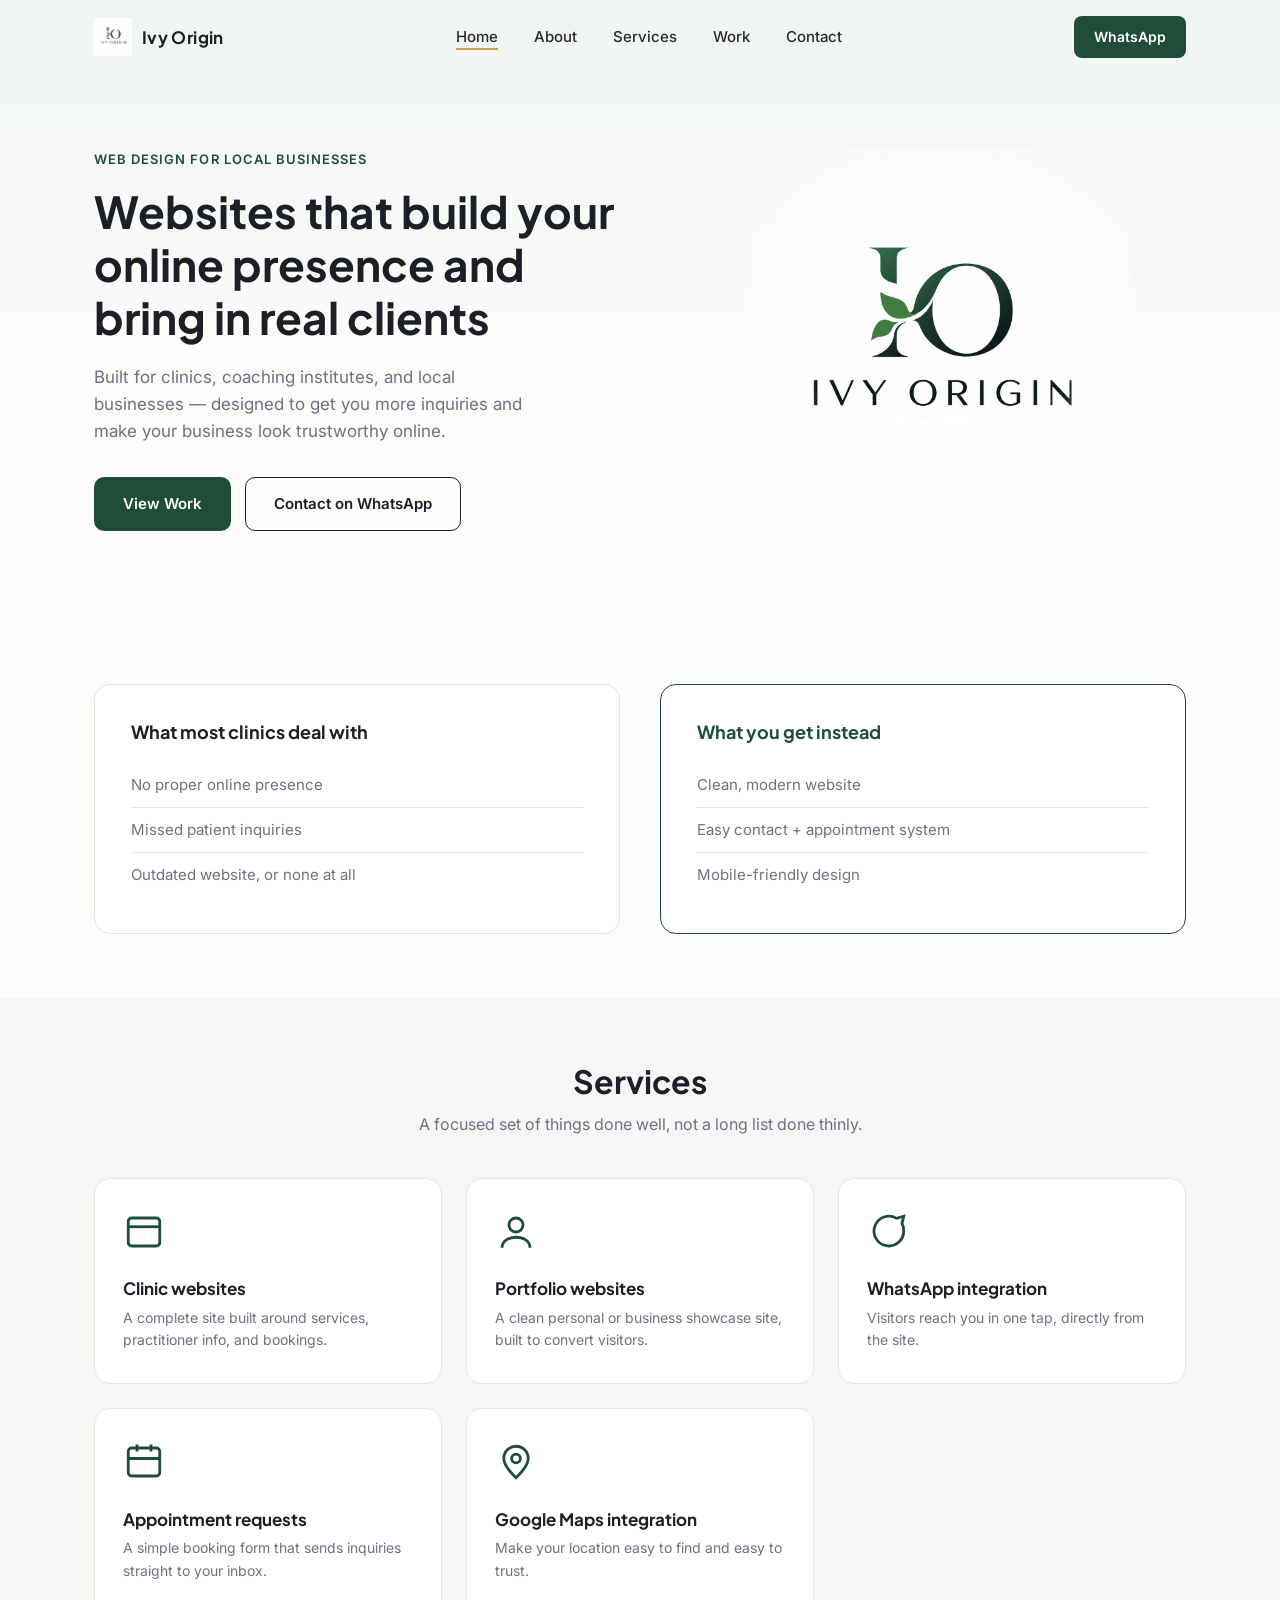
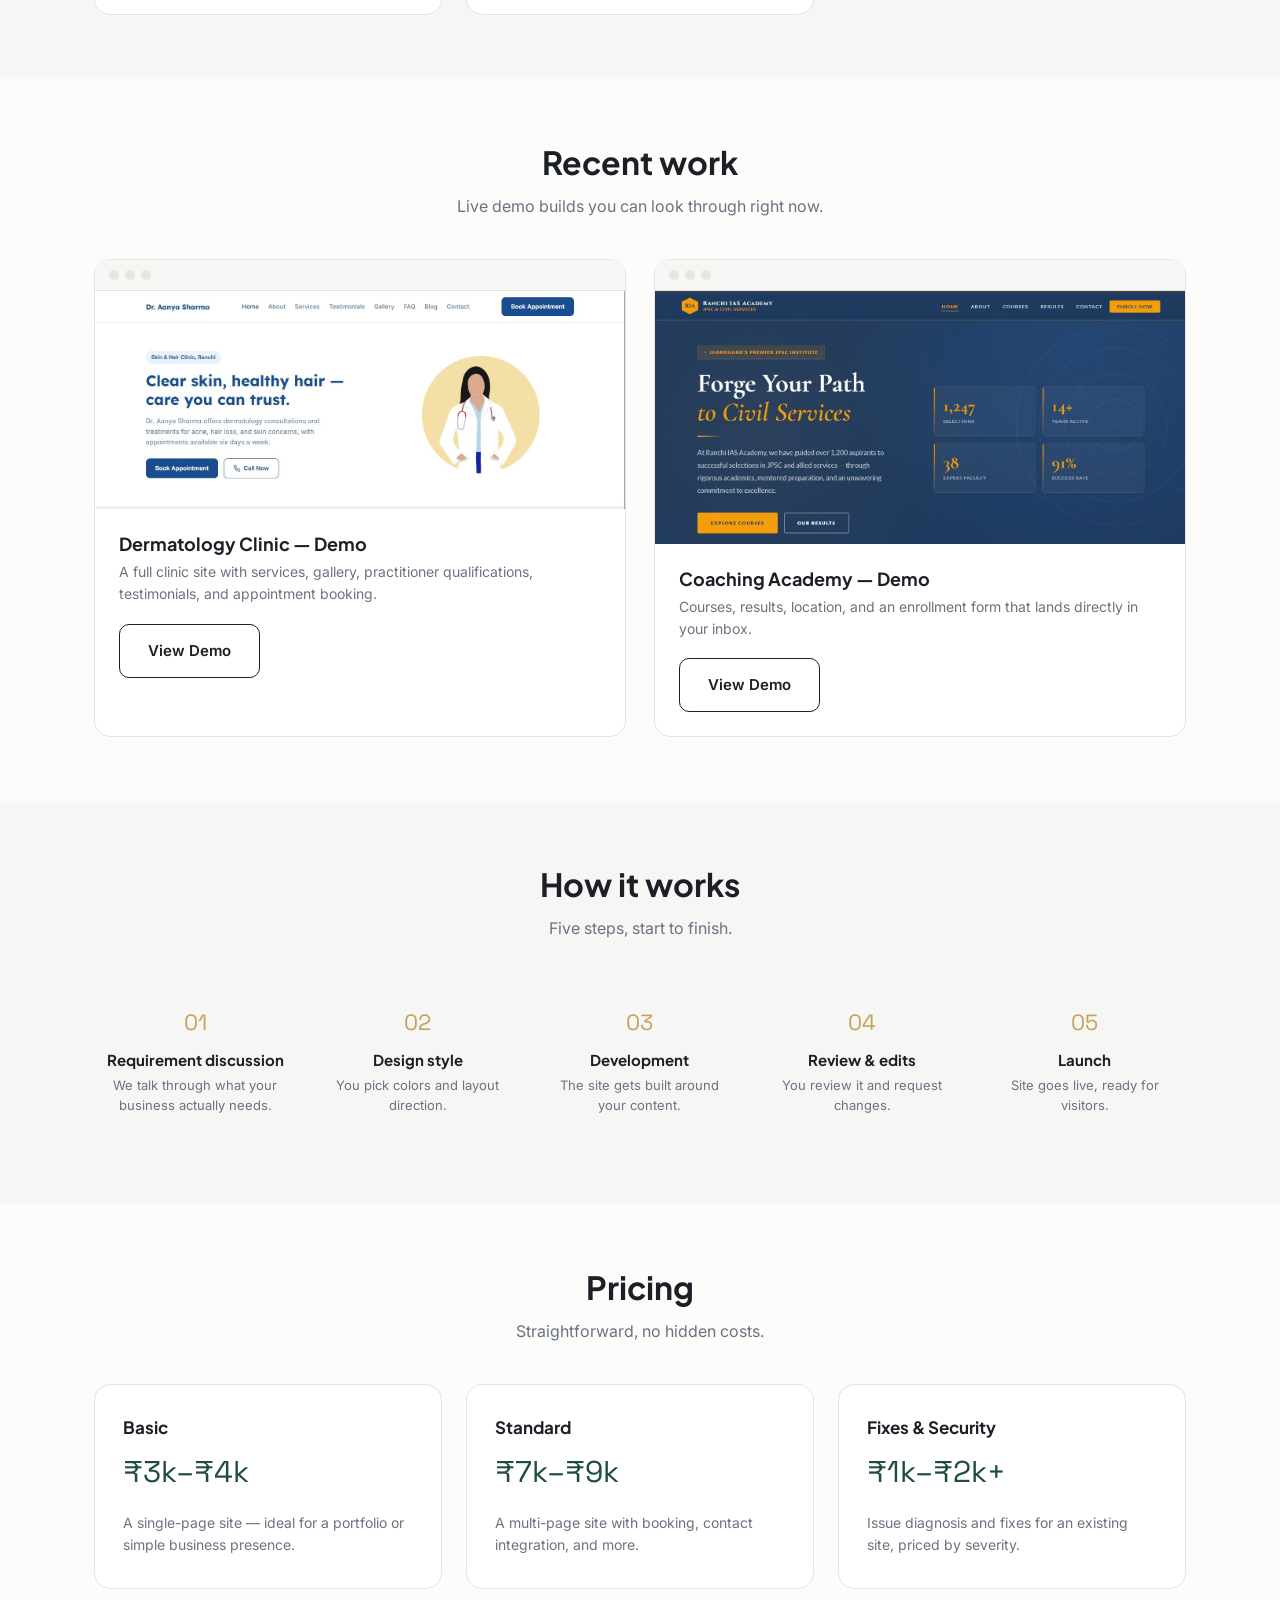
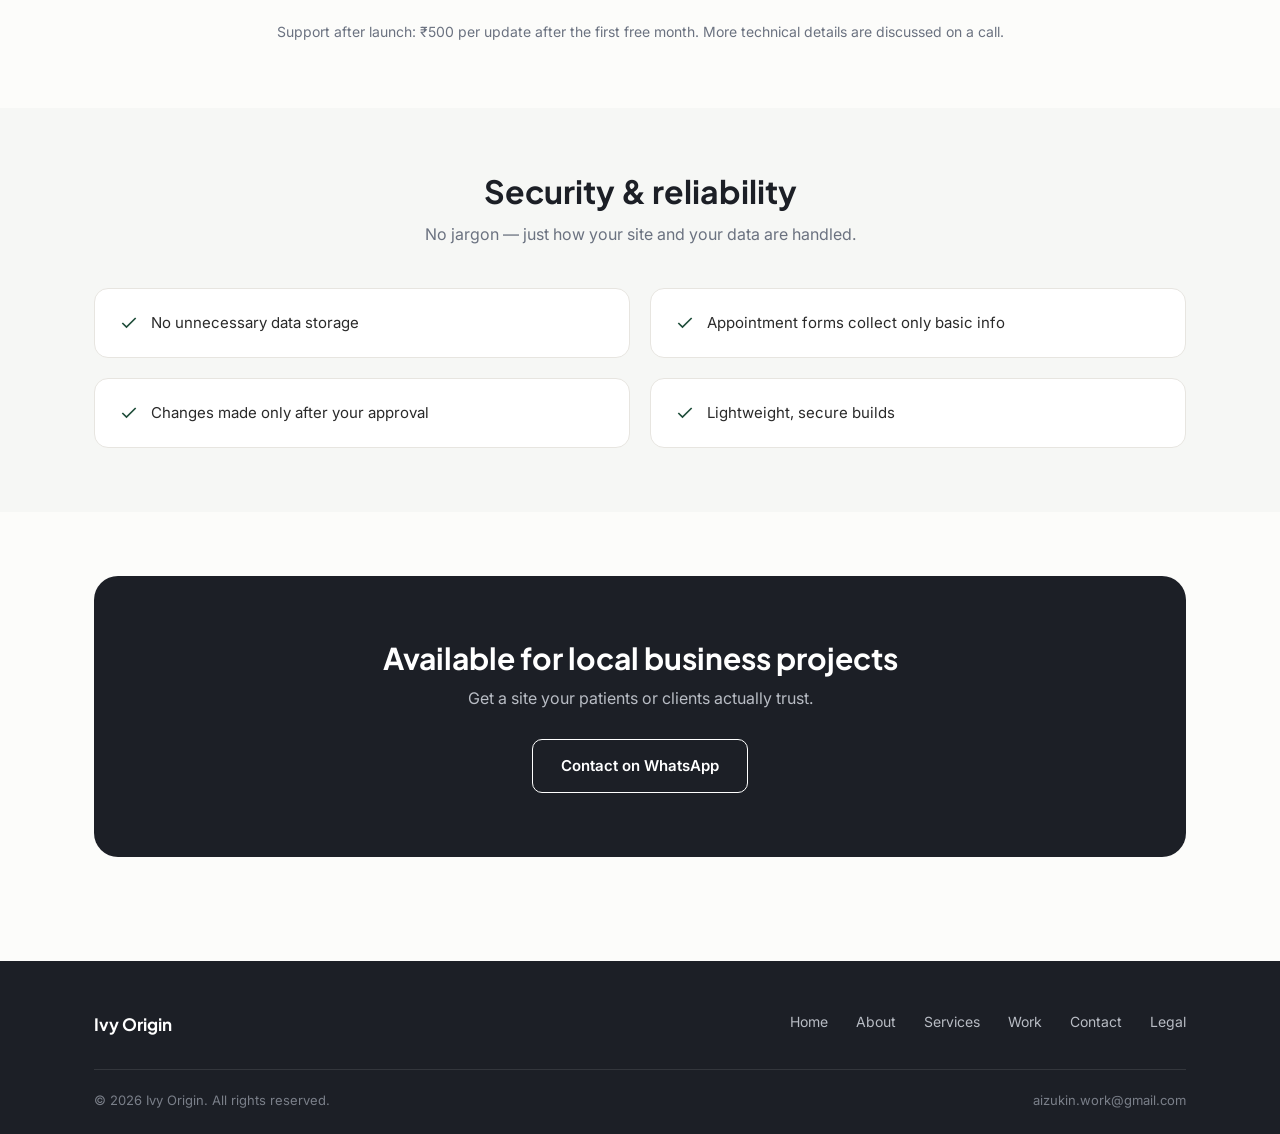
==== commit dbd5ba1d: "nav wordmark + hero logo blend" ====
--- a/index.html
+++ b/index.html
@@ -26,6 +26,7 @@
   <div class="container">
     <a href="index.html" class="nav-logo">
       <img src="logo.png" alt="Ivy Origin">
+      <span>Ivy Origin</span>
     </a>
     <ul class="nav-links">
       <li><a href="index.html" class="active">Home</a></li>
@@ -51,15 +52,7 @@
       </div>
     </div>
     <div class="hero-visual">
-      <div class="browser-frame">
-        <div class="browser-bar"><span></span><span></span><span></span></div>
-        <div class="browser-body">
-          <div class="mock-line w-40"></div>
-          <div class="mock-line w-80"></div>
-          <div class="mock-line w-60"></div>
-          <div class="mock-block"></div>
-        </div>
-      </div>
+      <img src="logo.png" alt="Ivy Origin" class="hero-logo">
     </div>
   </div>
 </header>
--- a/style.css
+++ b/style.css
@@ -125,7 +125,8 @@
   letter-spacing: 0.02em;
   color: var(--charcoal);
 }
-.nav-logo img { height: 52px; width: auto; }
+.nav-logo img { height: 38px; width: auto; }
+.nav-logo span { font-size: 17px; }
 .nav-links {
   display: flex;
   gap: 36px;
@@ -230,10 +231,17 @@
 .hero-actions { display: flex; gap: 14px; flex-wrap: wrap; }
 
 .hero-visual {
-  background: var(--surface);
-  border-radius: 18px;
-  border: 1px solid var(--border);
-  overflow: hidden;
+  background: transparent;
+  padding: 20px 40px;
+  display: flex;
+  align-items: center;
+  justify-content: center;
+}
+.hero-logo {
+  width: 100%;
+  max-width: 380px;
+  -webkit-mask-image: radial-gradient(ellipse 68% 68% at center, black 50%, transparent 100%);
+  mask-image: radial-gradient(ellipse 68% 68% at center, black 50%, transparent 100%);
 }
 .browser-frame {
   background: #fff;
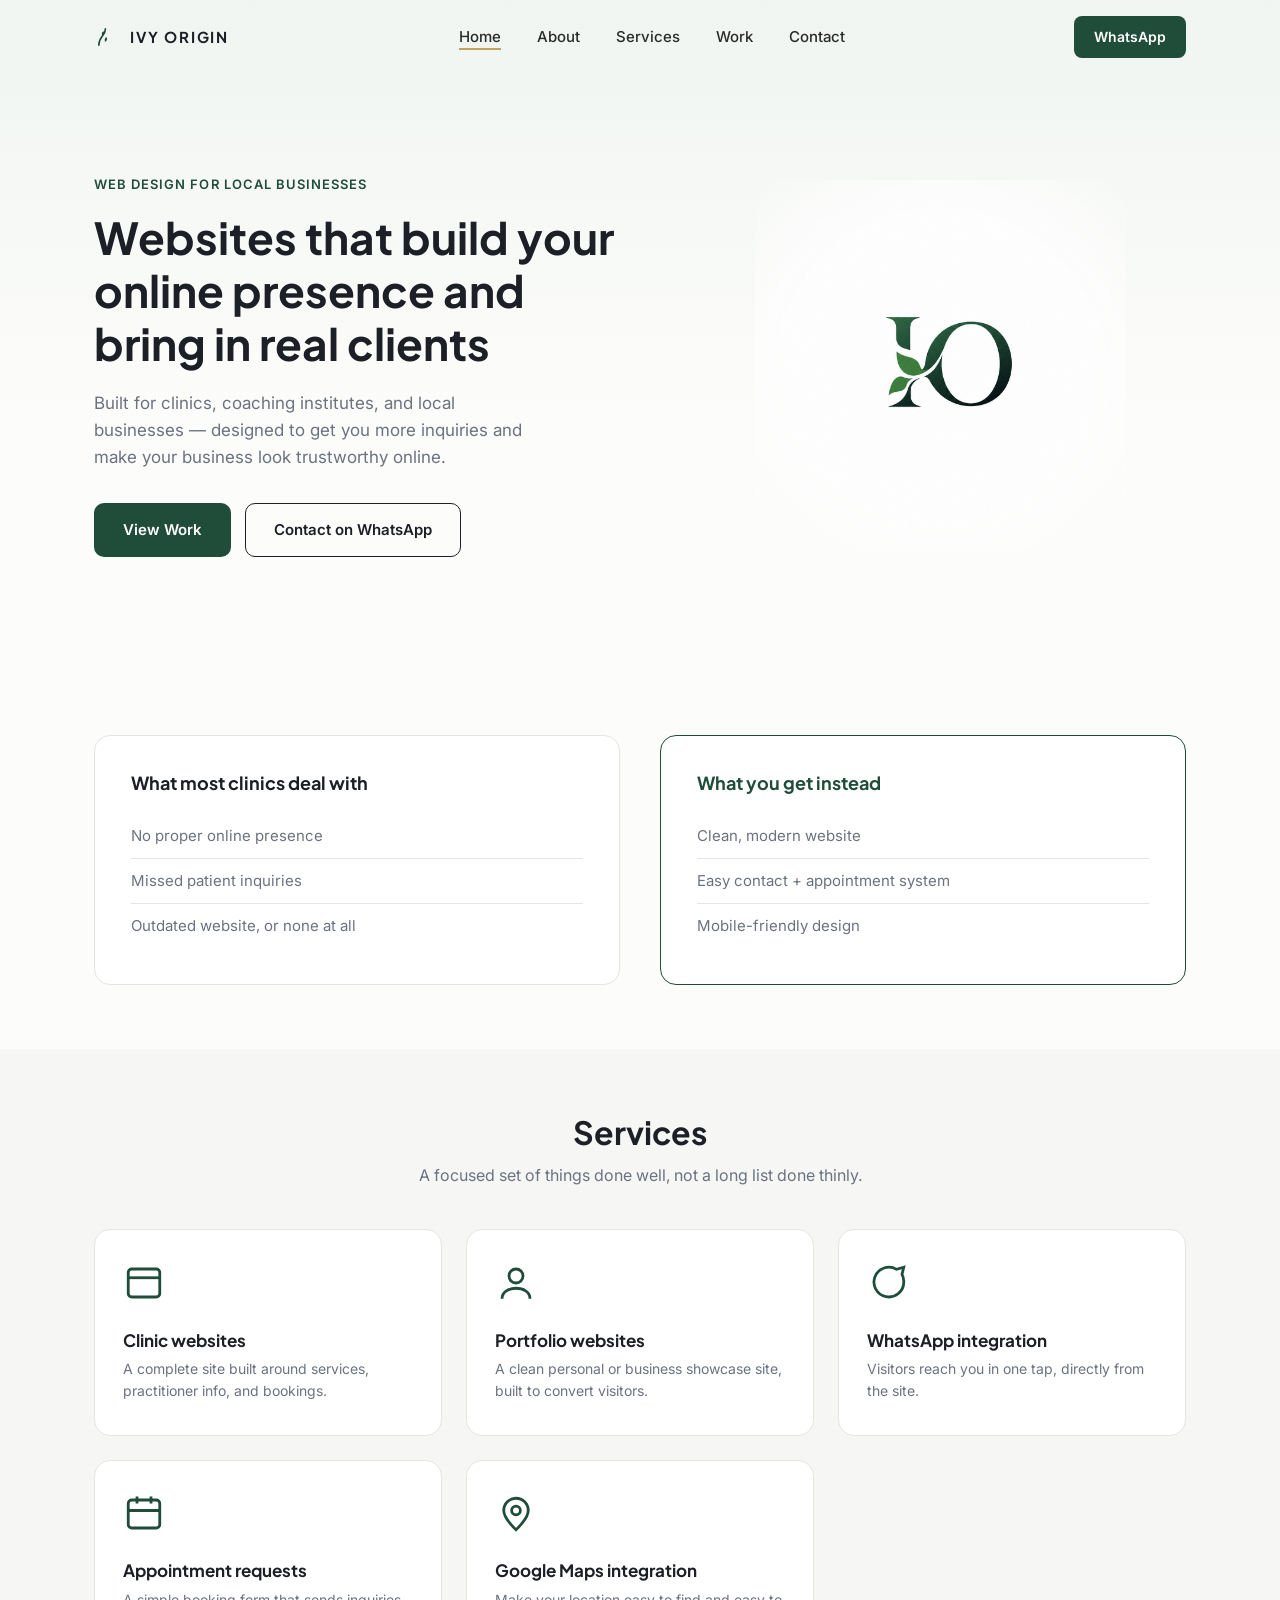
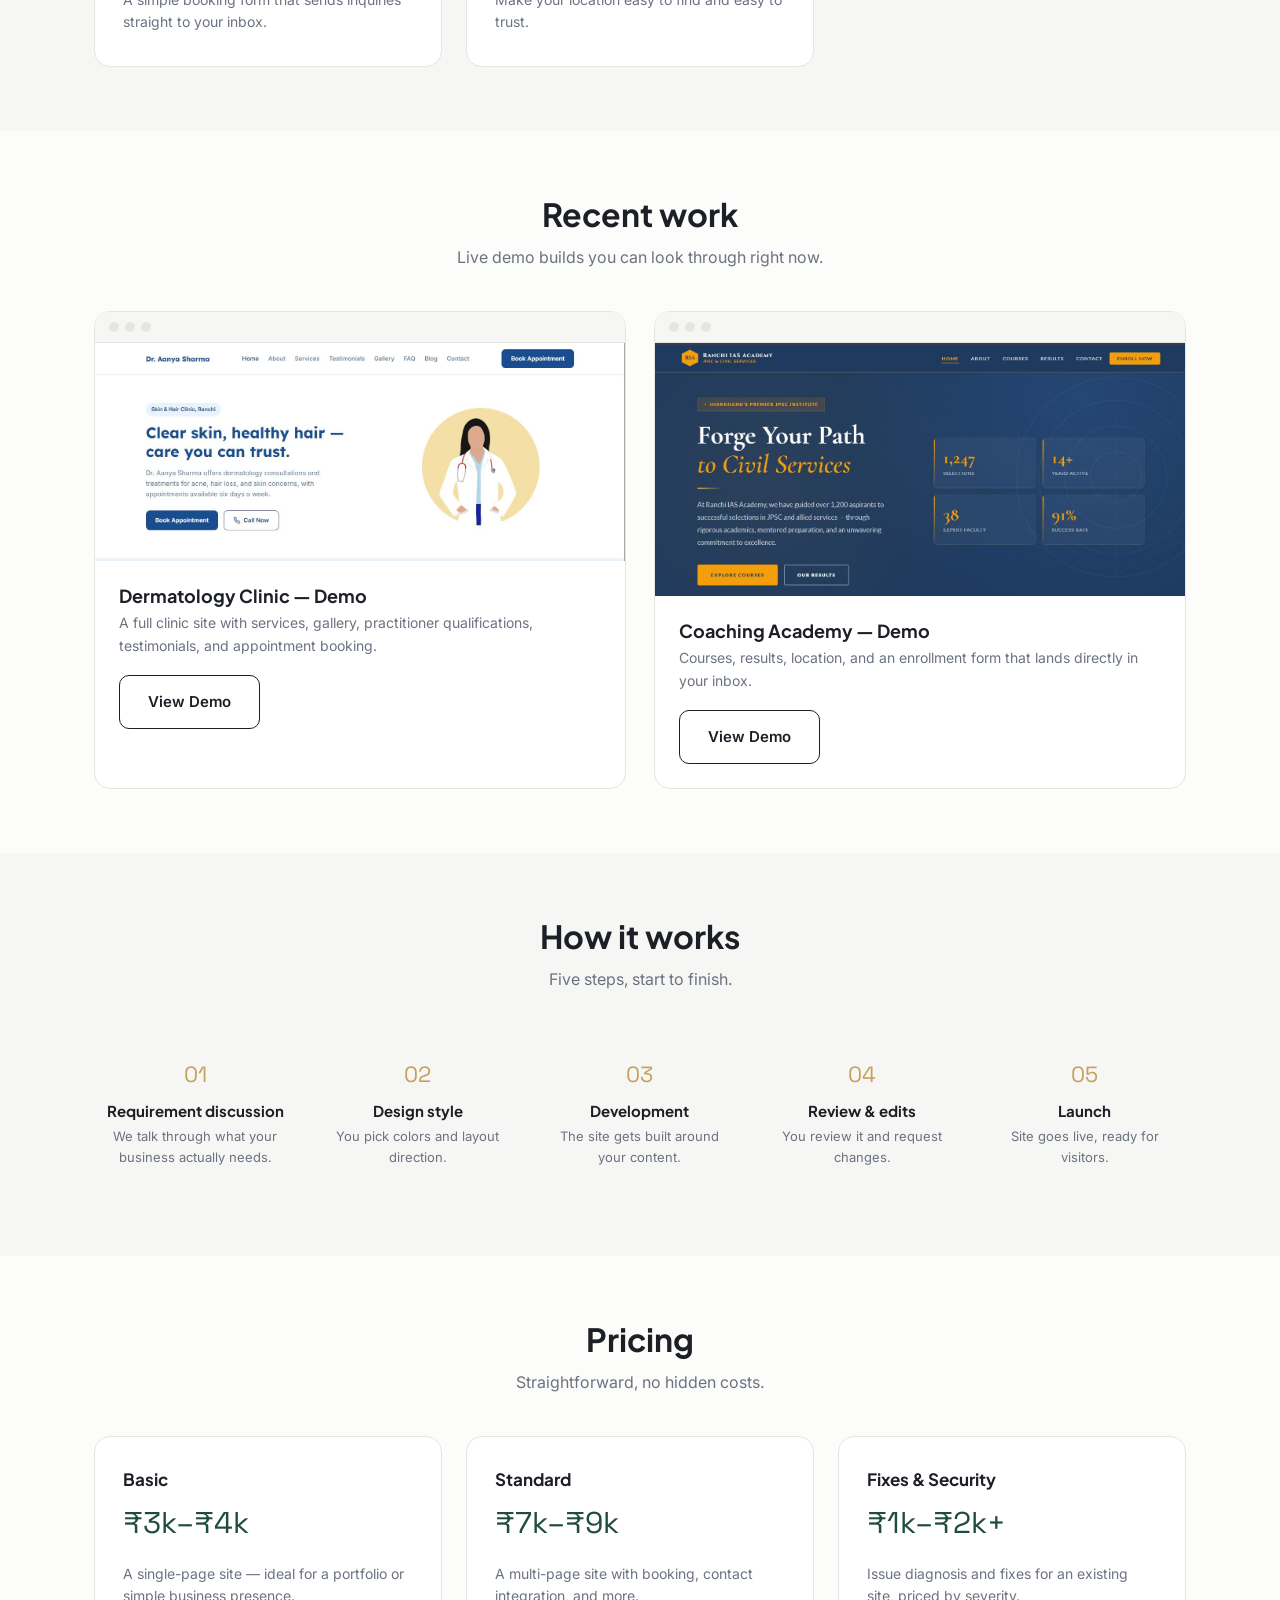
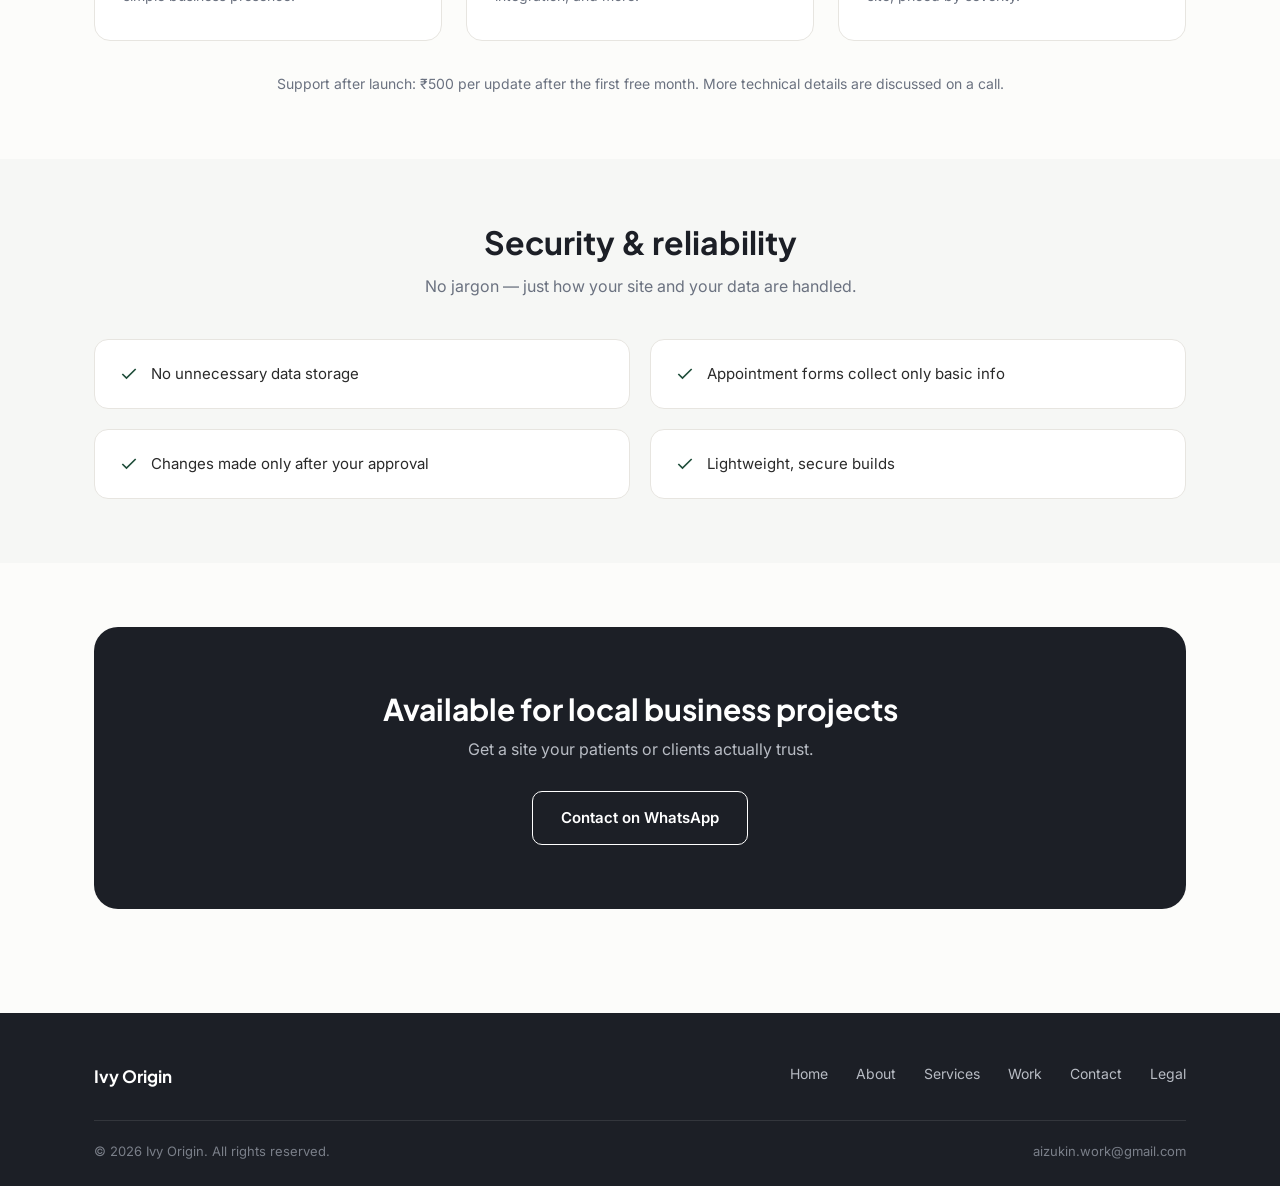
==== commit d0149f28: "abstract ivy nav mark, bigger hero logo" ====
--- a/index.html
+++ b/index.html
@@ -25,8 +25,12 @@
 <nav class="navbar">
   <div class="container">
     <a href="index.html" class="nav-logo">
-      <img src="logo.png" alt="Ivy Origin">
-      <span>Ivy Origin</span>
+      <svg class="nav-mark" viewBox="0 0 64 64" fill="none">
+        <path d="M12 52 C 12 30, 28 30, 28 12" stroke="#1F4D3A" stroke-width="4" fill="none" stroke-linecap="round"/>
+        <path d="M22 30 C 18 26, 18 20, 24 18 C 26 24, 24 28, 22 30 Z" fill="#1F4D3A"/>
+        <path d="M28 44 C 32 41, 34 36, 30 32 C 26 36, 25 40, 28 44 Z" fill="#1F4D3A"/>
+      </svg>
+      <span>IVY ORIGIN</span>
     </a>
     <ul class="nav-links">
       <li><a href="index.html" class="active">Home</a></li>
@@ -52,7 +56,7 @@
       </div>
     </div>
     <div class="hero-visual">
-      <img src="logo.png" alt="Ivy Origin" class="hero-logo">
+      <img src="logo-mark.png" alt="Ivy Origin" class="hero-logo">
     </div>
   </div>
 </header>
--- a/style.css
+++ b/style.css
@@ -126,7 +126,12 @@
   color: var(--charcoal);
 }
 .nav-logo img { height: 38px; width: auto; }
-.nav-logo span { font-size: 17px; }
+.nav-mark { width: 26px; height: 26px; flex-shrink: 0; }
+.nav-logo span {
+  font-size: 15px;
+  letter-spacing: 0.12em;
+  font-weight: 700;
+}
 .nav-links {
   display: flex;
   gap: 36px;
@@ -232,16 +237,16 @@
 
 .hero-visual {
   background: transparent;
-  padding: 20px 40px;
+  padding: 50px 60px;
   display: flex;
   align-items: center;
   justify-content: center;
 }
 .hero-logo {
   width: 100%;
-  max-width: 380px;
-  -webkit-mask-image: radial-gradient(ellipse 68% 68% at center, black 50%, transparent 100%);
-  mask-image: radial-gradient(ellipse 68% 68% at center, black 50%, transparent 100%);
+  max-width: 460px;
+  -webkit-mask-image: radial-gradient(ellipse 70% 70% at center, black 55%, transparent 100%);
+  mask-image: radial-gradient(ellipse 70% 70% at center, black 55%, transparent 100%);
 }
 .browser-frame {
   background: #fff;
@@ -596,6 +601,9 @@
   .nav-links a { display: block; padding: 12px 0; }
   .nav-toggle { display: flex; }
   .hero h1 { font-size: 32px; }
+  .hero-visual { padding: 20px 30px; }
+  .hero-logo { max-width: 260px; }
+  .nav-logo span { font-size: 13px; letter-spacing: 0.08em; }
 }
 
 /* ===== Reduced motion ===== */
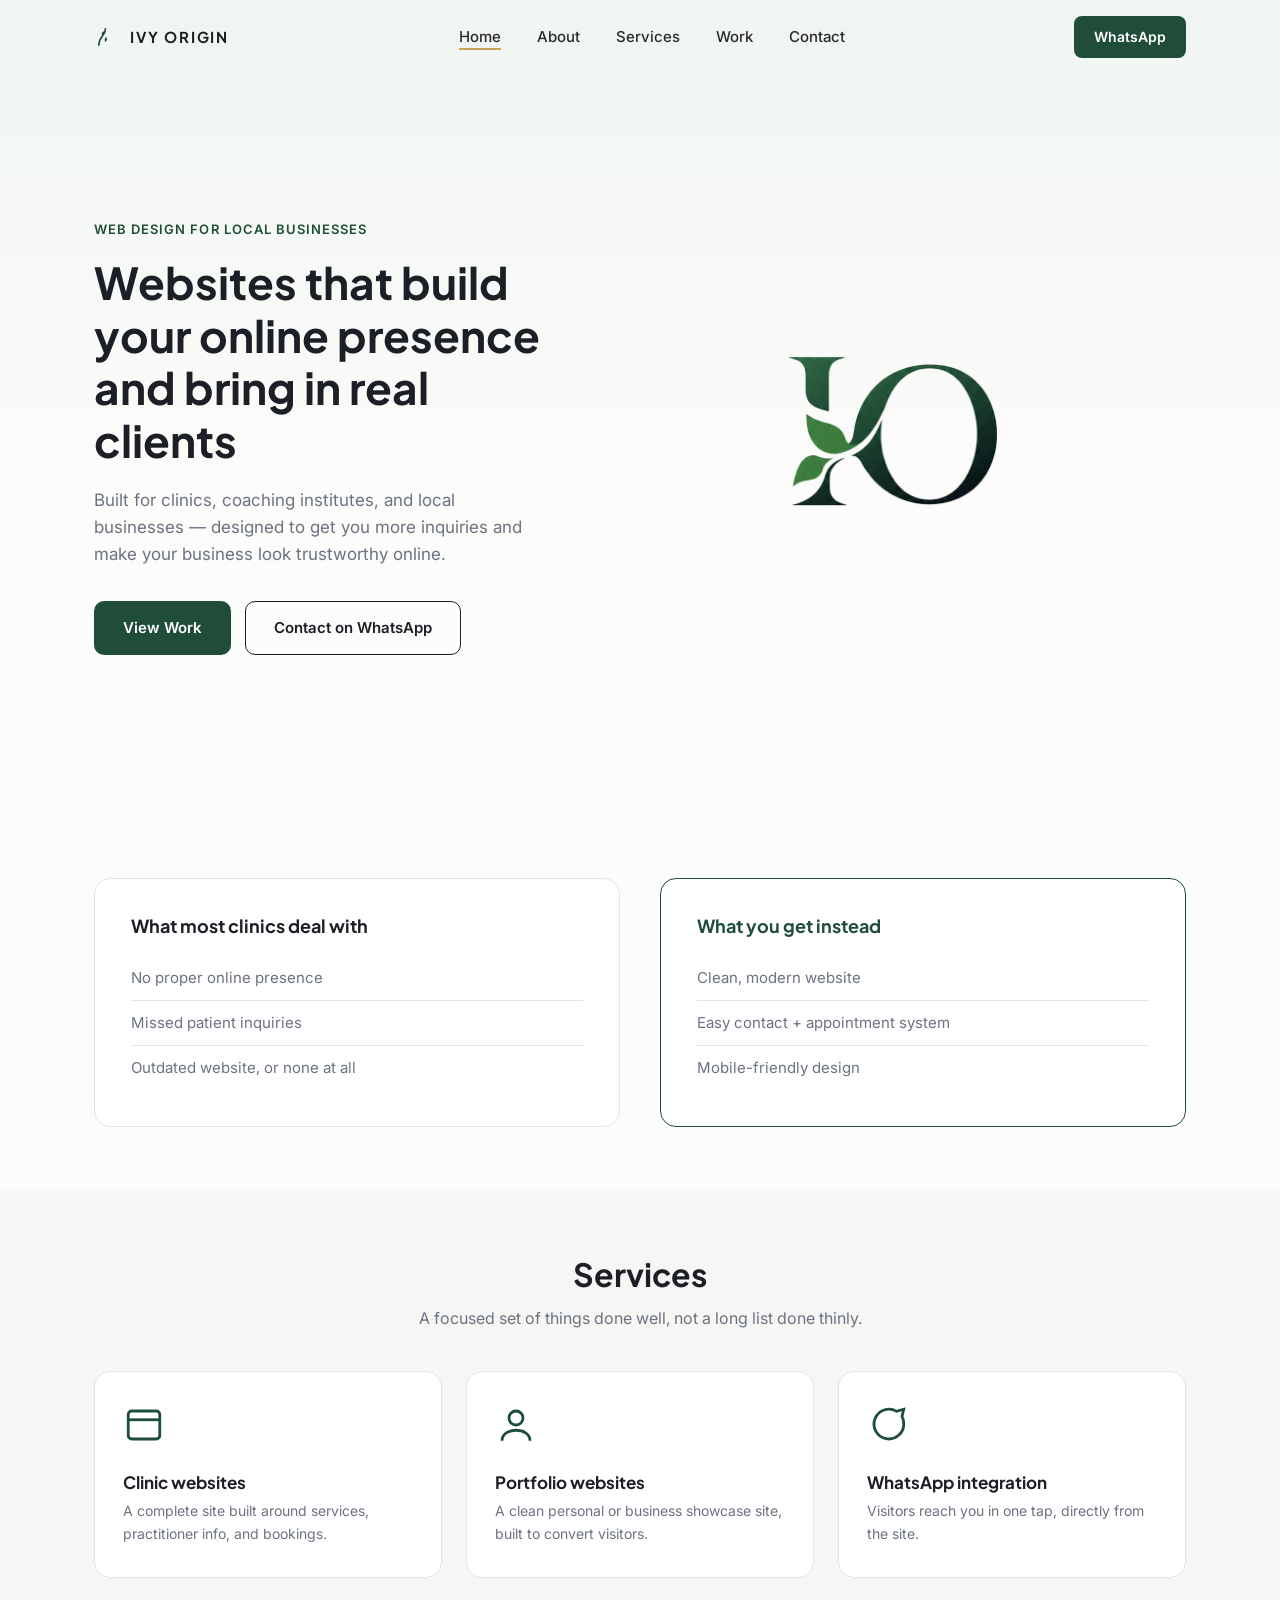
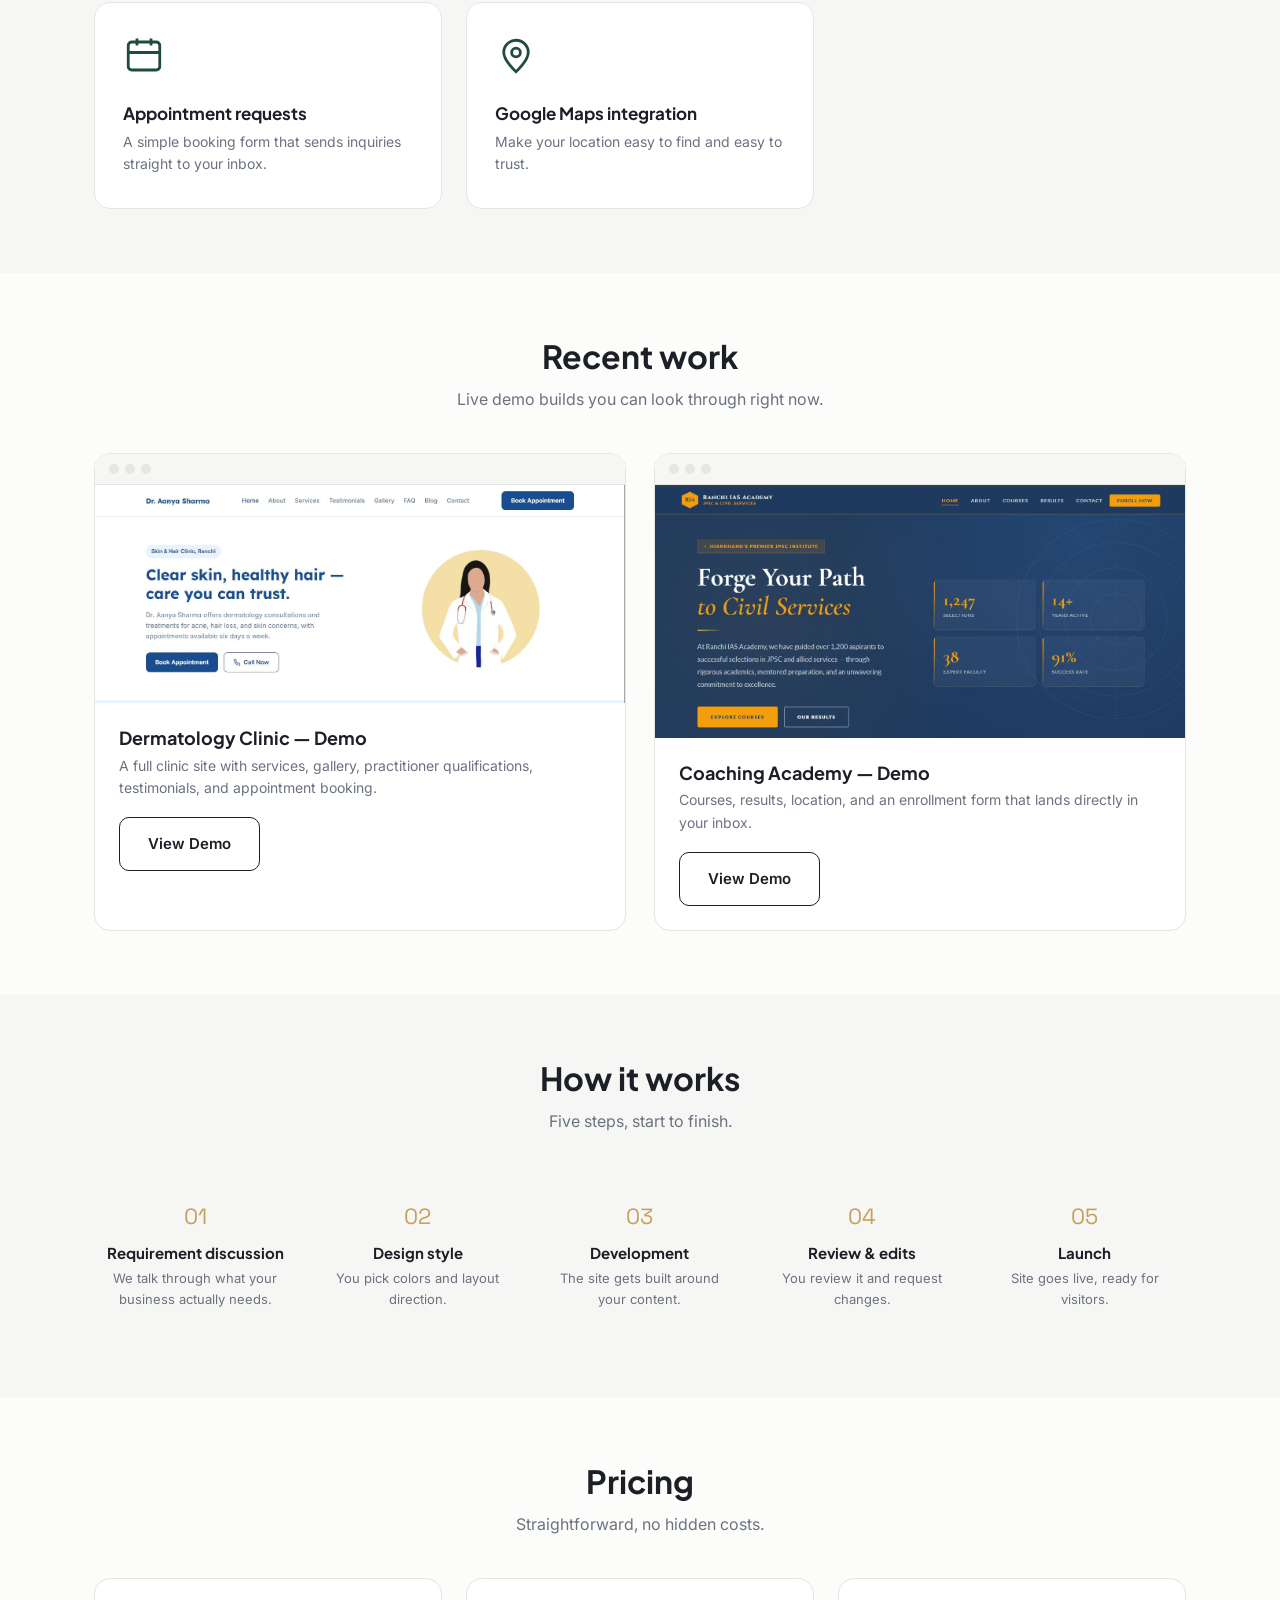
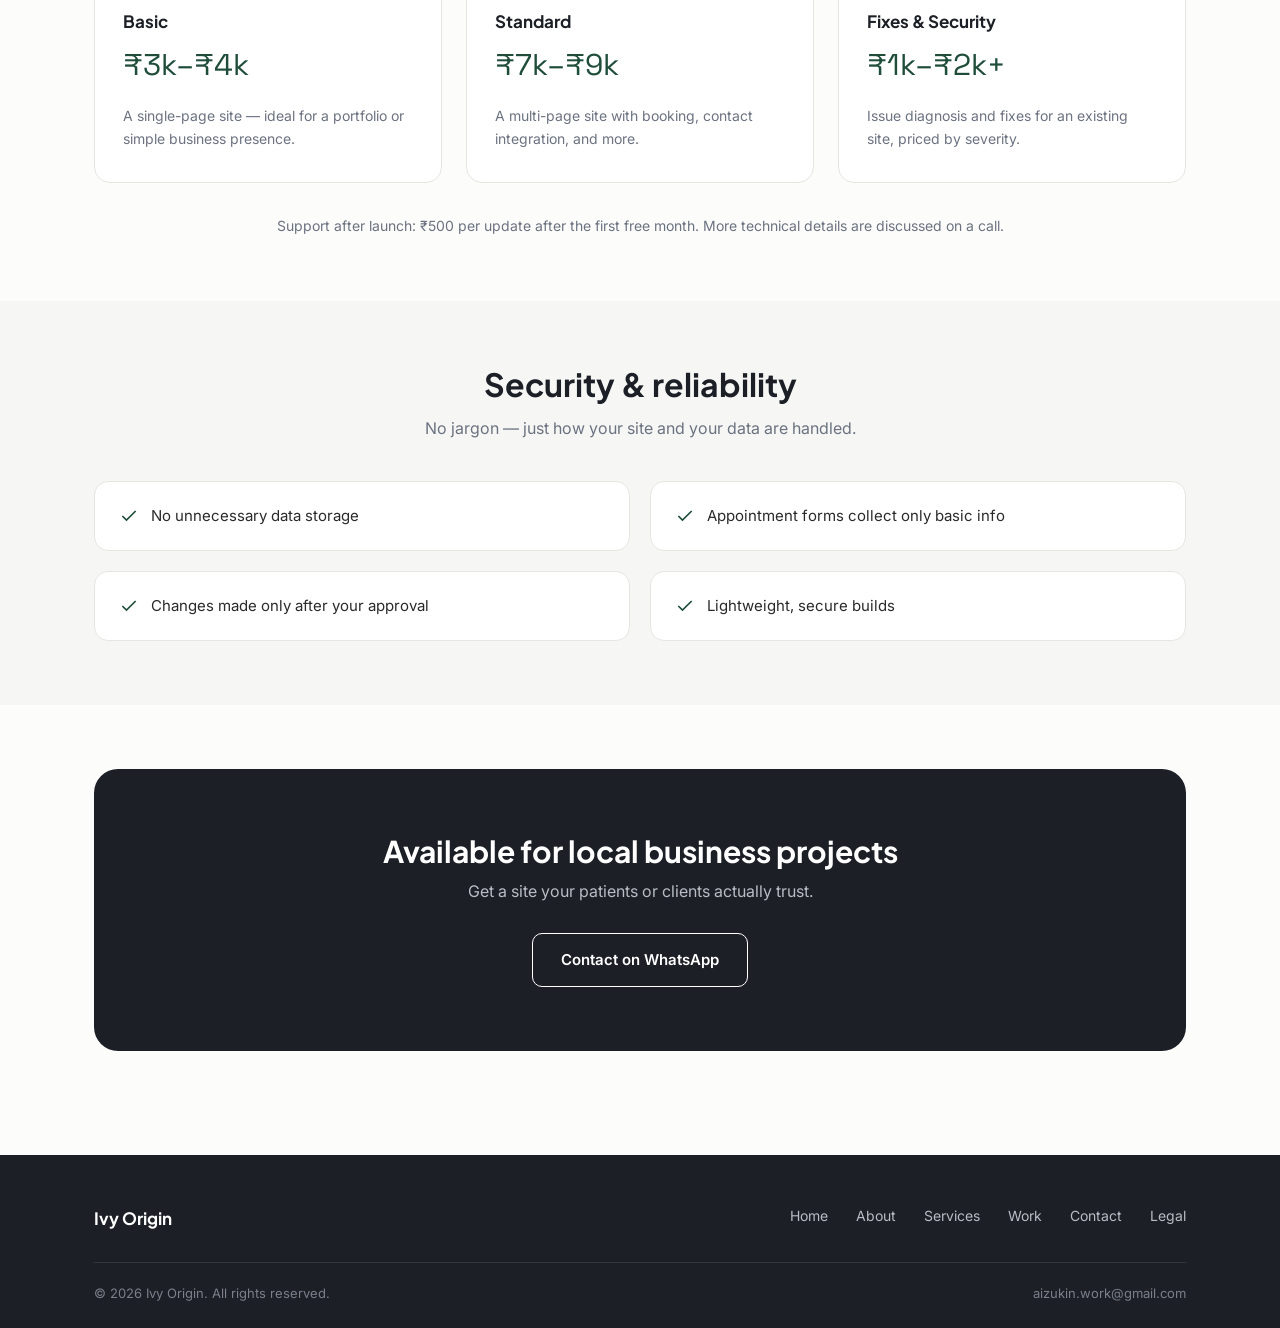
==== commit 4ea6a454: "bigger hero logo" ====
--- a/index.html
+++ b/index.html
@@ -56,7 +56,7 @@
       </div>
     </div>
     <div class="hero-visual">
-      <img src="logo-mark.png" alt="Ivy Origin" class="hero-logo">
+      <img src="logo-mark-transparent.png" alt="Ivy Origin" class="hero-logo">
     </div>
   </div>
 </header>
--- a/style.css
+++ b/style.css
@@ -210,8 +210,8 @@
 }
 .hero .container {
   display: grid;
-  grid-template-columns: 1.1fr 1fr;
-  gap: 60px;
+  grid-template-columns: 0.95fr 1.3fr;
+  gap: 30px;
   align-items: center;
 }
 .eyebrow {
@@ -237,16 +237,14 @@
 
 .hero-visual {
   background: transparent;
-  padding: 50px 60px;
+  padding: 0;
   display: flex;
   align-items: center;
   justify-content: center;
 }
 .hero-logo {
   width: 100%;
-  max-width: 460px;
-  -webkit-mask-image: radial-gradient(ellipse 70% 70% at center, black 55%, transparent 100%);
-  mask-image: radial-gradient(ellipse 70% 70% at center, black 55%, transparent 100%);
+  max-width: 100%;
 }
 .browser-frame {
   background: #fff;
